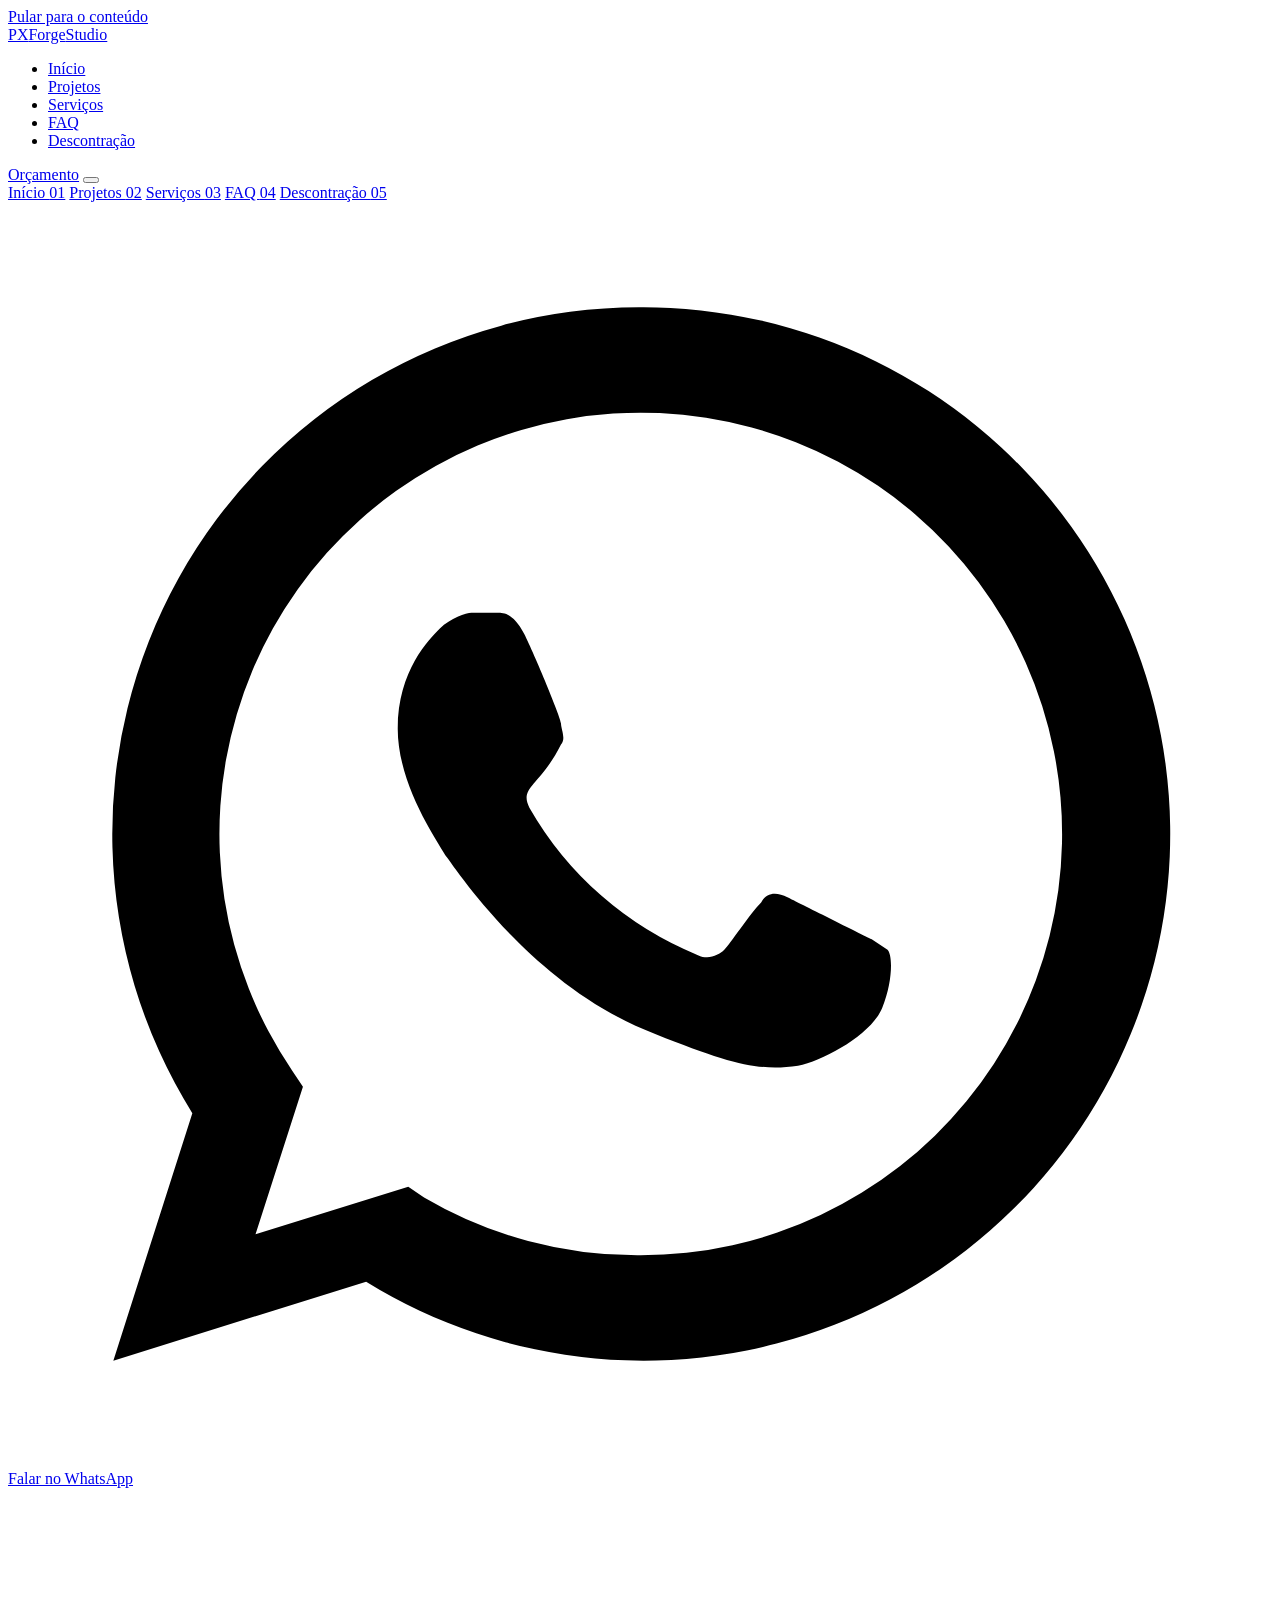
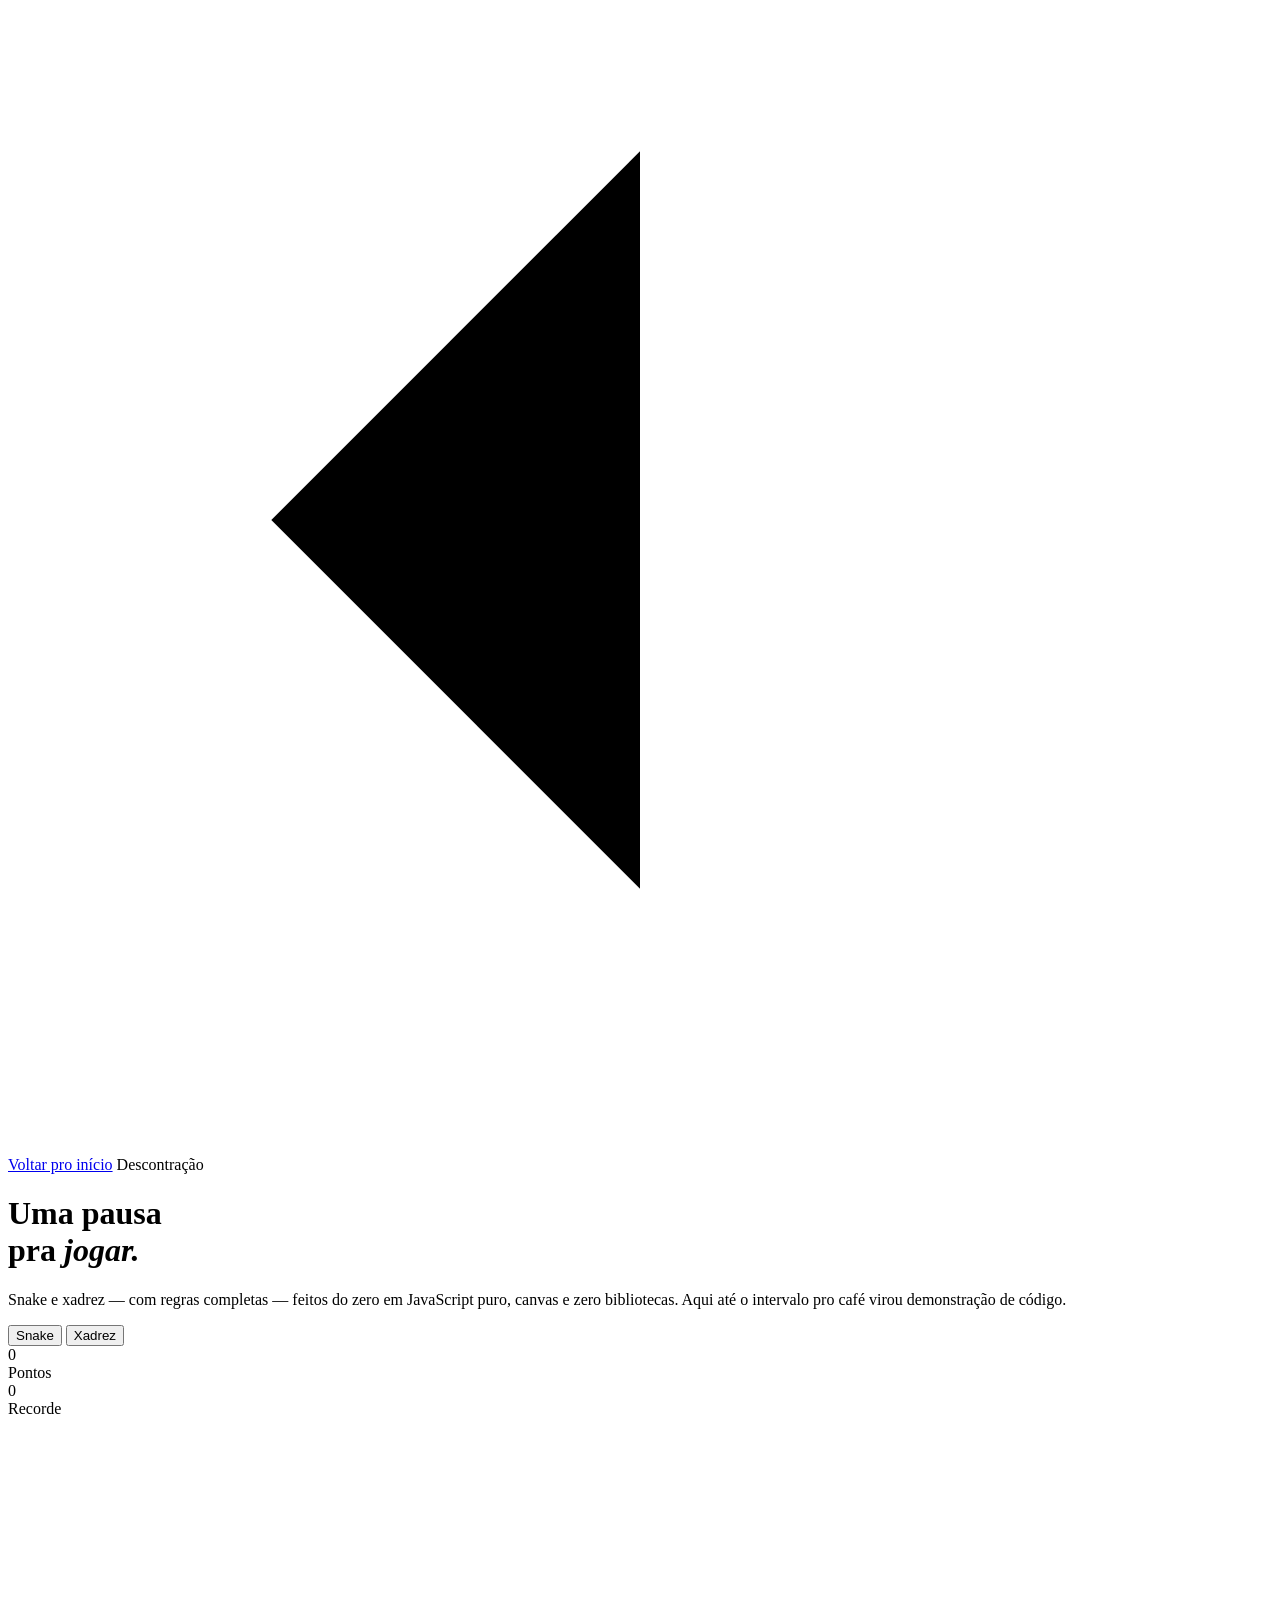
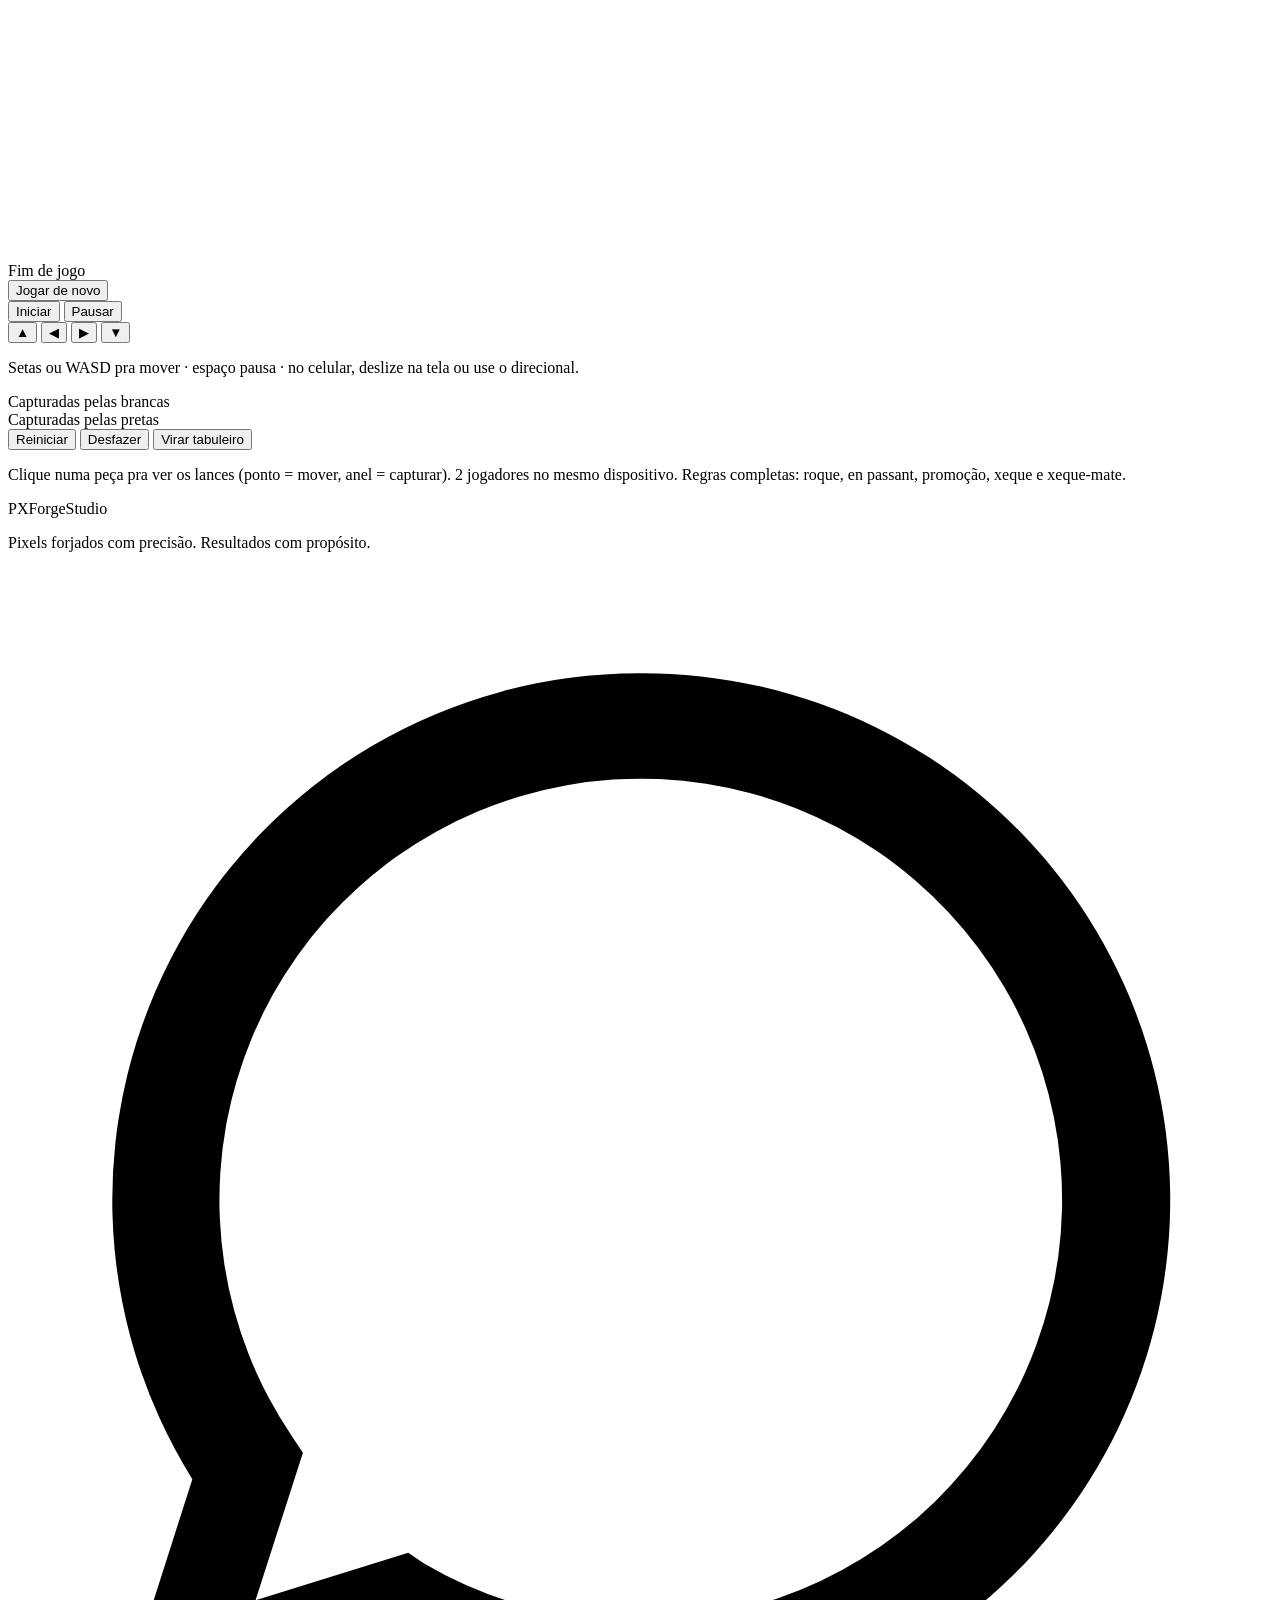
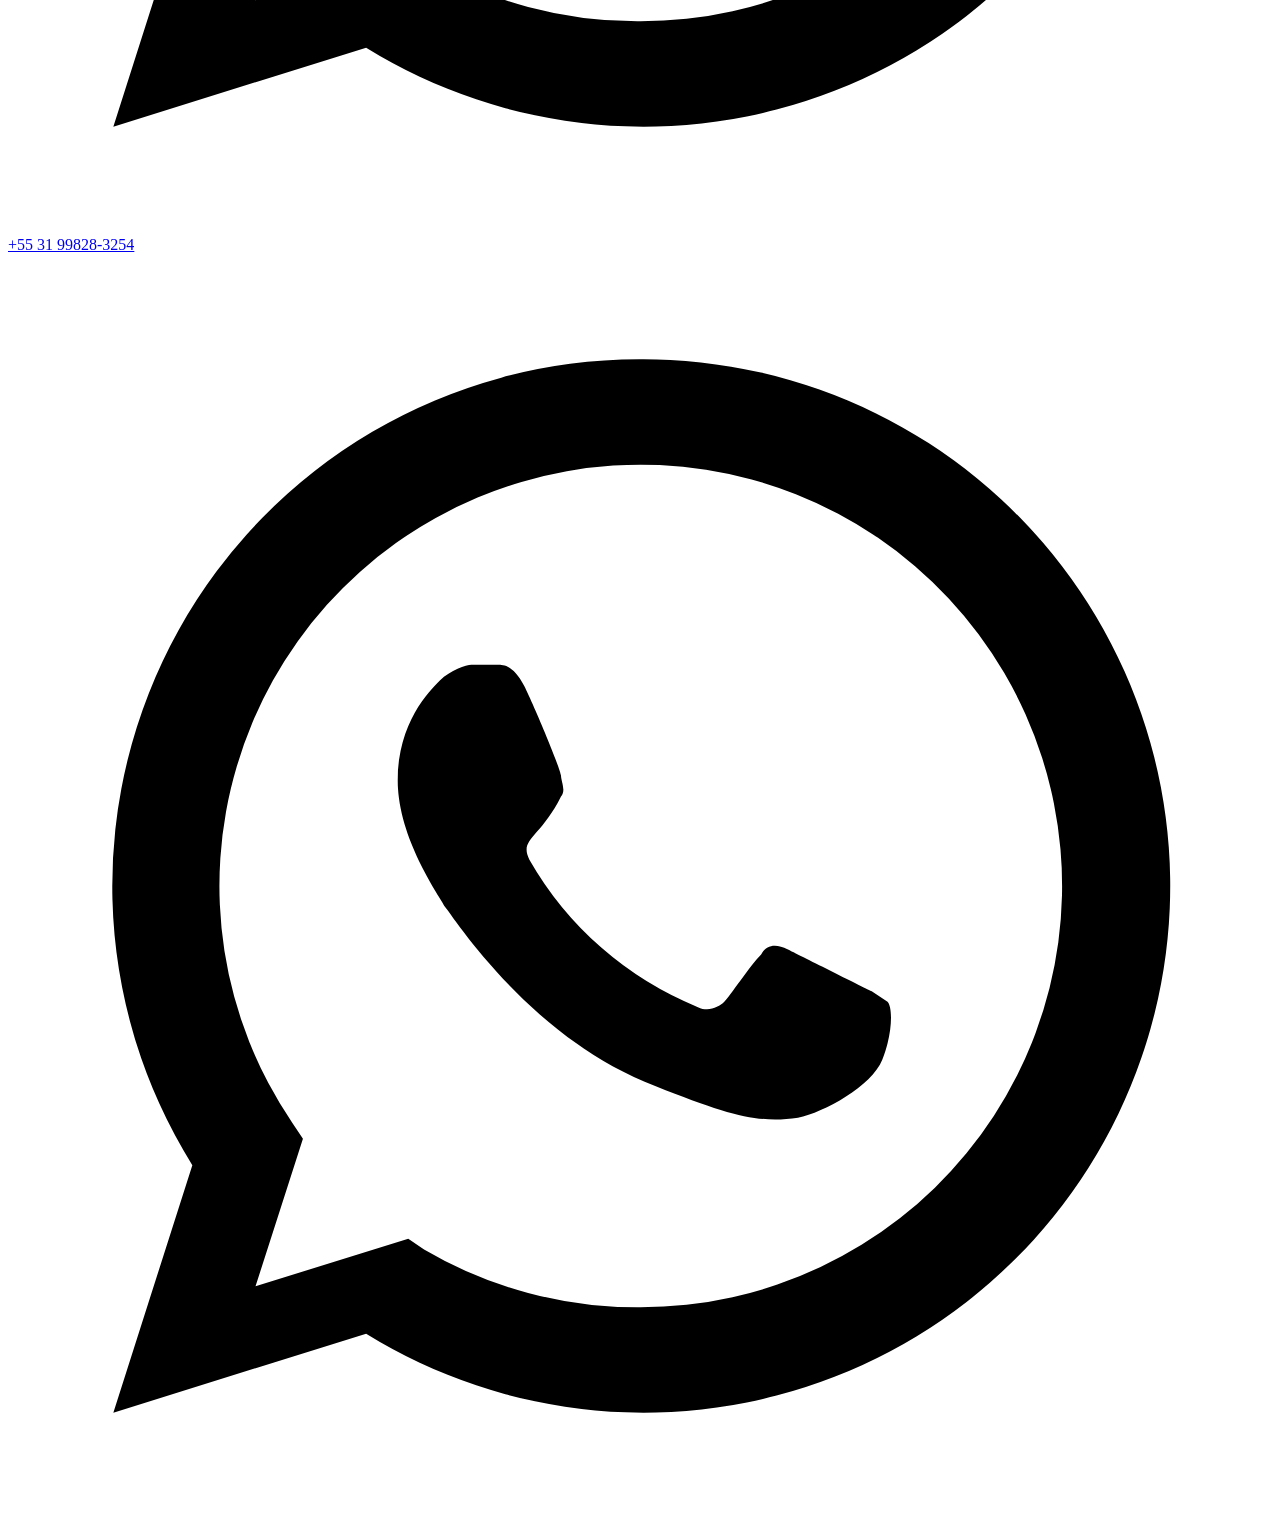
==== descontracao.html @ 83c4c1d7 "Add files via upload" ====
<!DOCTYPE html>
<html lang="pt-BR">
<head>
<meta charset="UTF-8"/>
<meta name="viewport" content="width=device-width, initial-scale=1.0"/>
<title>Descontração — Snake &amp; Xadrez | PXForge Studio</title>
<meta name="description" content="Uma pausa pra jogar: Snake e xadrez (com regras completas), feitos do zero em JavaScript puro pela PXForge Studio. Até a descontração é portfólio."/>
<meta name="robots" content="index, follow, max-image-preview:large"/>
<meta name="theme-color" content="#060808"/>
<meta name="author" content="Eduardo — PXForge Studio"/>
<link rel="canonical" href="https://pxforgestudio.com.br/descontracao.html"/>

<meta property="og:type" content="website"/>
<meta property="og:url" content="https://pxforgestudio.com.br/descontracao.html"/>
<meta property="og:title" content="Descontração — Snake &amp; Xadrez | PXForge Studio"/>
<meta property="og:description" content="Snake e xadrez feitos do zero em JavaScript puro. Uma pausa pra jogar — cortesia da PXForge Studio."/>
<meta property="og:image" content="https://pxforgestudio.com.br/og-image.jpg"/>
<meta property="og:locale" content="pt_BR"/>
<meta name="twitter:card" content="summary_large_image"/>
<meta name="twitter:title" content="Descontração — Snake &amp; Xadrez | PXForge Studio"/>
<meta name="twitter:description" content="Snake e xadrez em JS puro. Uma pausa pra jogar."/>
<meta name="twitter:image" content="https://pxforgestudio.com.br/og-image.jpg"/>

<link rel="icon" href="/favicon.ico" sizes="any"/>
<link rel="icon" type="image/svg+xml" href="/favicon.svg"/>
<link rel="icon" type="image/png" sizes="32x32" href="/favicon-32x32.png"/>
<link rel="icon" type="image/png" sizes="16x16" href="/favicon-16x16.png"/>
<link rel="apple-touch-icon" sizes="180x180" href="/apple-touch-icon.png"/>
<link rel="manifest" href="/site.webmanifest"/>

<link rel="preconnect" href="https://fonts.googleapis.com"/>
<link rel="preconnect" href="https://fonts.gstatic.com" crossorigin/>
<link href="https://fonts.googleapis.com/css2?family=DM+Mono:wght@300;400;500&family=DM+Sans:opsz,wght@9..40,300;9..40,400;9..40,500;9..40,700&family=DM+Serif+Display:ital@0;1&family=Syne:wght@600;700;800&display=swap" rel="stylesheet"/>

<link rel="stylesheet" href="assets/css/px.css"/>
</head>
<body>
<a href="#conteudo" class="skip-link">Pular para o conteúdo</a>
<div id="progress"></div>

<!-- NAV -->
<nav>
  <a href="index.html" class="nav-logo">PX<span class="px">Forge</span><span class="studio">Studio</span></a>
  <ul class="nav-links">
    <li><a href="index.html">Início</a></li>
    <li><a href="index.html#projects">Projetos</a></li>
    <li><a href="index.html#services">Serviços</a></li>
    <li><a href="index.html#faq">FAQ</a></li>
    <li><a href="descontracao.html" class="active">Descontração</a></li>
  </ul>
  <div class="nav-right">
    <a href="https://wa.me/5531998283254" class="nav-cta" target="_blank" rel="noopener">Orçamento</a>
    <button class="menu-toggle" aria-label="Abrir menu" aria-expanded="false">
      <span></span><span></span><span></span>
    </button>
  </div>
</nav>

<!-- MOBILE MENU -->
<div class="mobile-menu">
  <a href="index.html" class="mm-link">Início <span>01</span></a>
  <a href="index.html#projects" class="mm-link">Projetos <span>02</span></a>
  <a href="index.html#services" class="mm-link">Serviços <span>03</span></a>
  <a href="index.html#faq" class="mm-link">FAQ <span>04</span></a>
  <a href="descontracao.html" class="mm-link">Descontração <span>05</span></a>
  <a href="https://wa.me/5531998283254" class="mm-cta" target="_blank" rel="noopener">
    <svg viewBox="0 0 24 24"><path d="M12 2a10 10 0 00-8.5 15.3L2 22l4.8-1.5A10 10 0 1012 2zm0 18a8 8 0 01-4.1-1.1l-.3-.2-2.9.9.9-2.8-.2-.3A8 8 0 1112 20zm4.4-6c-.2-.1-1.4-.7-1.6-.8-.2-.1-.4-.1-.5.1-.2.2-.6.8-.7.9-.1.1-.3.2-.5.1a6.5 6.5 0 01-3.2-2.8c-.2-.4.2-.4.6-1.2.1-.1 0-.3 0-.4 0-.1-.5-1.3-.7-1.7-.2-.4-.4-.4-.5-.4h-.5c-.1 0-.4.1-.6.3-.2.2-.8.8-.8 1.9 0 1.1.8 2.2.9 2.4.1.1 1.6 2.5 4 3.4 1.5.6 2 .7 2.7.6.5-.1 1.4-.6 1.6-1.1.2-.5.2-1 .1-1.1z"/></svg>
    Falar no WhatsApp
  </a>
</div>

<!-- PAGE HERO -->
<header class="page-hero">
  <div class="grid-bg" aria-hidden="true"></div>
  <div class="glow" aria-hidden="true"></div>
  <div class="wrap">
    <a href="index.html" class="back-home"><svg viewBox="0 0 24 24"><line x1="19" y1="12" x2="5" y2="12"/><polyline points="12 19 5 12 12 5"/></svg> Voltar pro início</a>
    <span class="eyebrow">Descontração</span>
    <h1 class="page-h1">Uma pausa<br/>pra <em>jogar.</em></h1>
    <p class="page-sub">Snake e xadrez — com regras completas — feitos do zero em JavaScript puro, canvas e zero bibliotecas. Aqui até o intervalo pro café virou demonstração de código.</p>
  </div>
</header>

<!-- GAMES -->
<main id="conteudo">
<section>
  <div class="wrap">
    <div class="gtabs reveal" role="tablist" aria-label="Escolha o jogo">
      <button class="gtab active" role="tab" aria-selected="true" data-target="panel-snake">Snake</button>
      <button class="gtab" role="tab" aria-selected="false" data-target="panel-chess">Xadrez</button>
    </div>

    <!-- SNAKE -->
    <div class="tab-panel active game-shell" id="panel-snake" role="tabpanel">
      <div class="snake-wrap">
        <div class="snake-hud">
          <div class="hud-item"><div class="hud-num" id="snake-score">0</div><div class="hud-lbl">Pontos</div></div>
          <div class="hud-item"><div class="hud-num" id="snake-high">0</div><div class="hud-lbl">Recorde</div></div>
        </div>
        <div class="snake-stage">
          <canvas id="snake" width="440" height="440" aria-label="Jogo Snake"></canvas>
          <div class="snake-over" id="snake-over">
            <div class="o-title">Fim de jogo</div>
            <div class="o-score" id="snake-over-score"></div>
            <button class="gbtn primary" id="snake-again">Jogar de novo</button>
          </div>
        </div>
        <div class="snake-controls">
          <button class="gbtn primary" id="snake-start">Iniciar</button>
          <button class="gbtn" id="snake-pause">Pausar</button>
        </div>
        <div class="dpad" aria-label="Direcional">
          <button class="du" data-snake-dir="up" aria-label="Cima">&#9650;</button>
          <button class="dl" data-snake-dir="left" aria-label="Esquerda">&#9664;</button>
          <button class="dr" data-snake-dir="right" aria-label="Direita">&#9654;</button>
          <button class="dd" data-snake-dir="down" aria-label="Baixo">&#9660;</button>
        </div>
        <p class="game-note">Setas ou WASD pra mover · espaço pausa · no celular, deslize na tela ou use o direcional.</p>
      </div>
    </div>

    <!-- XADREZ -->
    <div class="tab-panel game-shell" id="panel-chess" role="tabpanel">
      <div class="chess-shell">
        <div class="chess-main">
          <div class="chess-board" id="chess-board" role="grid" aria-label="Tabuleiro de xadrez"></div>
          <div class="promo" id="chess-promo"><div class="promo-box" id="promo-box"></div></div>
        </div>
        <div class="chess-side">
          <div class="chess-status" id="chess-status"></div>
          <div>
            <div class="cap-block">Capturadas pelas brancas</div>
            <div class="cap-row" id="cap-w"></div>
          </div>
          <div>
            <div class="cap-block">Capturadas pelas pretas</div>
            <div class="cap-row" id="cap-b"></div>
          </div>
          <div class="chess-controls">
            <button class="gbtn primary" id="chess-reset">Reiniciar</button>
            <button class="gbtn" id="chess-undo">Desfazer</button>
            <button class="gbtn" id="chess-flip">Virar tabuleiro</button>
          </div>
          <p class="chess-hint">Clique numa peça pra ver os lances (ponto = mover, anel = capturar). 2 jogadores no mesmo dispositivo. Regras completas: roque, en passant, promoção, xeque e xeque-mate.</p>
        </div>
      </div>
    </div>
  </div>
</section>
</main>

<!-- FOOTER -->
<footer>
  <div class="footer-inner">
    <div class="footer-logo">PX<span class="px">Forge</span><span class="studio">Studio</span></div>
    <p class="footer-sig">Pixels forjados com precisão. Resultados com propósito.</p>
    <a href="https://wa.me/5531998283254" class="footer-wpp" target="_blank" rel="noopener">
      <svg viewBox="0 0 24 24"><path d="M12 2a10 10 0 00-8.5 15.3L2 22l4.8-1.5A10 10 0 1012 2zm0 18a8 8 0 01-4.1-1.1l-.3-.2-2.9.9.9-2.8-.2-.3A8 8 0 1112 20z"/></svg>
      +55 31 99828-3254
    </a>
  </div>
</footer>

<a href="https://wa.me/5531998283254" class="float-wpp" target="_blank" rel="noopener" aria-label="Falar no WhatsApp">
  <span class="float-wpp-pulse"></span>
  <svg viewBox="0 0 24 24"><path d="M12 2a10 10 0 00-8.5 15.3L2 22l4.8-1.5A10 10 0 1012 2zm0 18a8 8 0 01-4.1-1.1l-.3-.2-2.9.9.9-2.8-.2-.3A8 8 0 1112 20zm4.4-6c-.2-.1-1.4-.7-1.6-.8-.2-.1-.4-.1-.5.1-.2.2-.6.8-.7.9-.1.1-.3.2-.5.1a6.5 6.5 0 01-3.2-2.8c-.2-.4.2-.4.6-1.2.1-.1 0-.3 0-.4 0-.1-.5-1.3-.7-1.7-.2-.4-.4-.4-.5-.4h-.5c-.1 0-.4.1-.6.3-.2.2-.8.8-.8 1.9 0 1.1.8 2.2.9 2.4.1.1 1.6 2.5 4 3.4 1.5.6 2 .7 2.7.6.5-.1 1.4-.6 1.6-1.1.2-.5.2-1 .1-1.1z"/></svg>
</a>

<script src="assets/js/px.js"></script>
<script src="assets/js/games.js"></script>
</body>
</html>
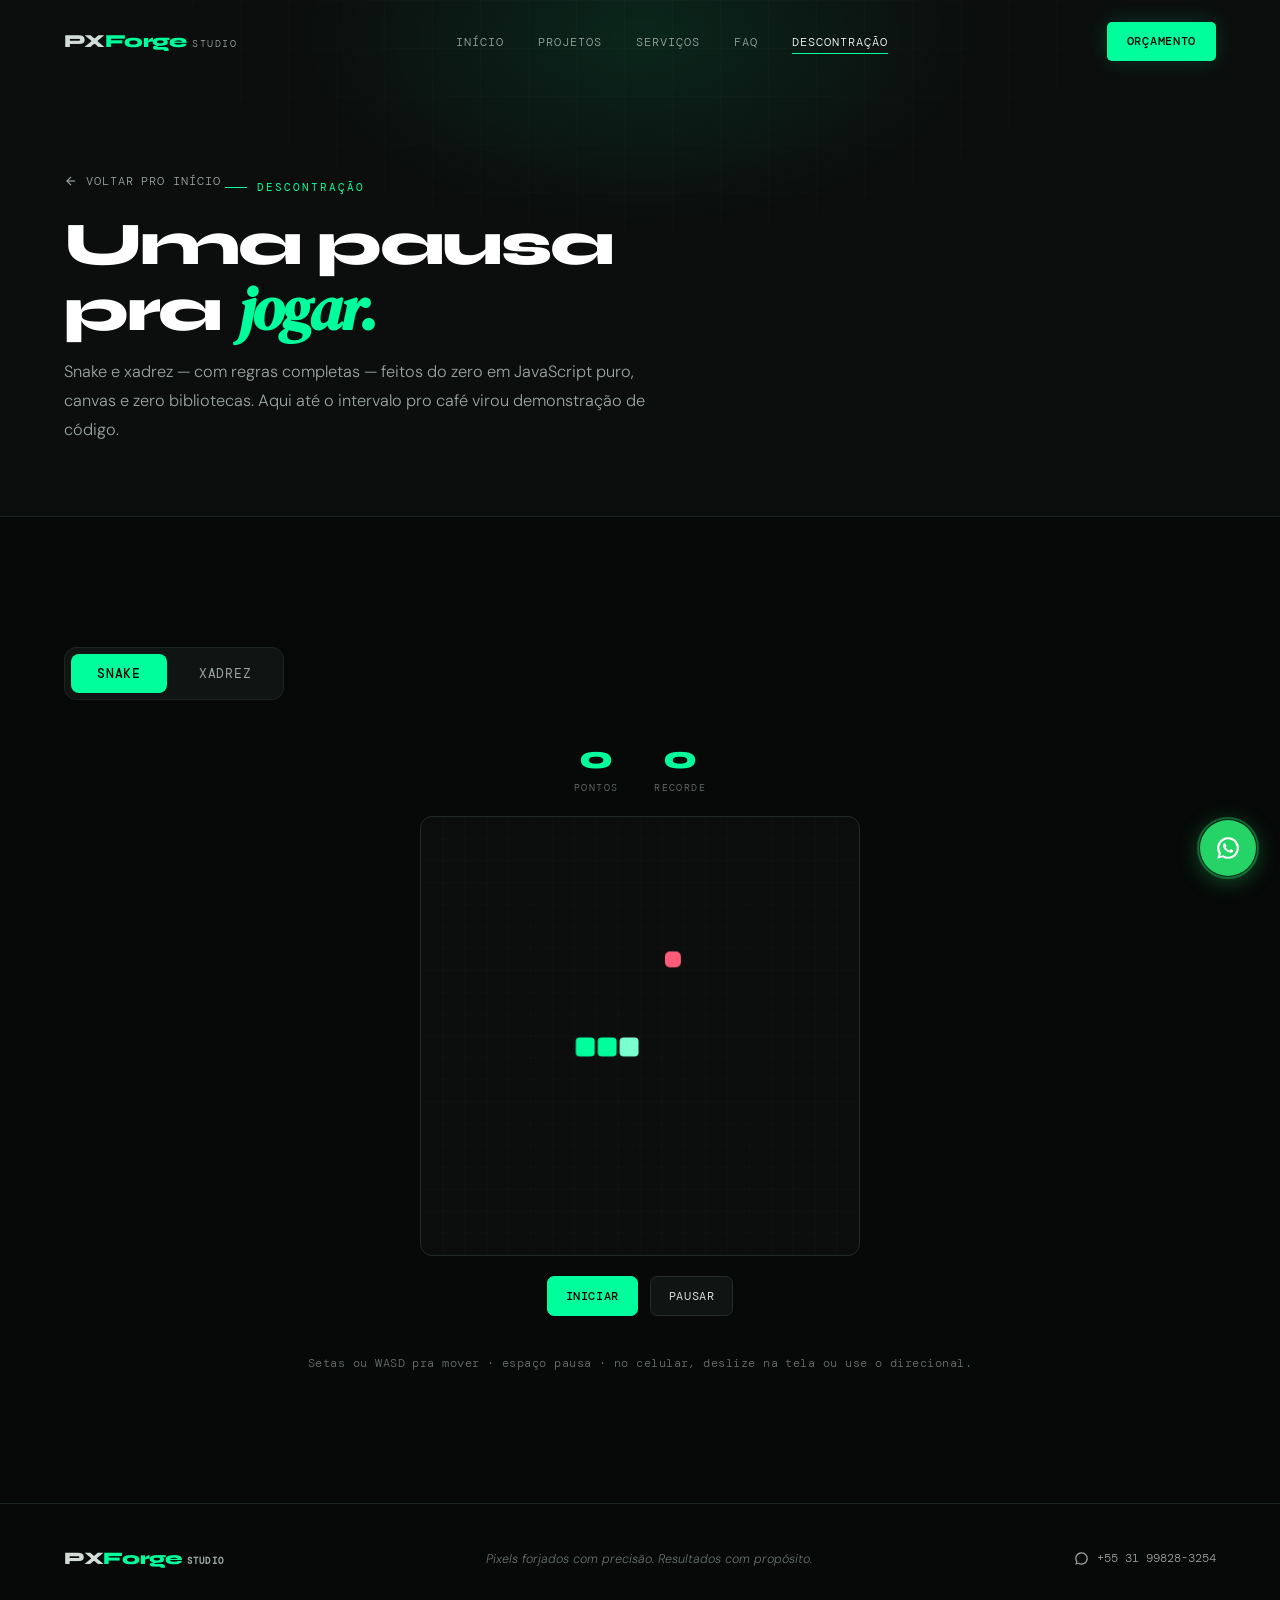
==== commit 4c2c1738: "Add files via upload" ====
--- a/descontracao.html
+++ b/descontracao.html
@@ -32,7 +32,221 @@
 <link rel="preconnect" href="https://fonts.gstatic.com" crossorigin/>
 <link href="https://fonts.googleapis.com/css2?family=DM+Mono:wght@300;400;500&family=DM+Sans:opsz,wght@9..40,300;9..40,400;9..40,500;9..40,700&family=DM+Serif+Display:ital@0;1&family=Syne:wght@600;700;800&display=swap" rel="stylesheet"/>
 
-<link rel="stylesheet" href="assets/css/px.css"/>
+<style>
+/* ═══════════════════════════════════════════════════════════
+   PXForge — Design System (shared)
+   Usado pelas páginas internas (cases, setores, descontração).
+   O index.html mantém seu próprio <style> espelhando estes tokens.
+═══════════════════════════════════════════════════════════ */
+:root{
+  --black:#070908; --off-black:#0B0E0D; --surface:#101513; --elevated:#151B18;
+  --border:#1C2420; --border-2:#232B27;
+  --muted-clr:#3A4440; --subtle:#66726C; --secondary:#9AA6A0; --white:#D2DCD7; --white-pure:#FFFFFF;
+  --green:#00FF9C; --green-soft:#4DFFBC; --green-glow:rgba(0,255,156,.16);
+  --green-dim:rgba(0,255,156,.06); --green-border:rgba(0,255,156,.22);
+  --font-display:'Syne',sans-serif; --font-body:'DM Sans',sans-serif;
+  --font-mono:'DM Mono',monospace; --font-serif:'DM Serif Display',serif;
+  --grid-line:rgba(255,255,255,.02);
+  --maxw:1240px; --radius:10px;
+  --pad-x:clamp(20px,5vw,64px); --pad-y:clamp(72px,11vw,130px);
+}
+*,*::before,*::after{box-sizing:border-box;margin:0;padding:0;}
+html{scroll-behavior:smooth;-webkit-text-size-adjust:100%;}
+body{background:var(--black);color:var(--white);font-family:var(--font-body);font-weight:300;line-height:1.65;overflow-x:hidden;-webkit-font-smoothing:antialiased;text-rendering:optimizeLegibility;-webkit-tap-highlight-color:rgba(0,255,156,.12);}
+img,svg,iframe,canvas{display:block;max-width:100%;}
+::-webkit-scrollbar{width:8px;height:8px;}
+::-webkit-scrollbar-track{background:var(--black);}
+::-webkit-scrollbar-thumb{background:var(--muted-clr);border-radius:999px;}
+::-webkit-scrollbar-thumb:hover{background:var(--subtle);}
+::selection{background:var(--green-dim);color:var(--green);}
+a{color:inherit;}
+:focus-visible{outline:2px solid var(--green);outline-offset:3px;border-radius:3px;}
+
+/* skip link */
+.skip-link{position:absolute;top:-60px;left:0;background:var(--green);color:#060808;padding:10px 20px;font-family:var(--font-mono);font-size:.8rem;font-weight:500;z-index:99999;border-radius:0 0 6px 0;transition:top .2s;text-decoration:none;}
+.skip-link:focus{top:0;}
+
+/* progress */
+#progress{position:fixed;top:0;left:0;height:2px;background:var(--green);z-index:9000;width:0%;box-shadow:0 0 12px var(--green);}
+
+/* nav */
+nav{position:fixed;top:0;left:0;right:0;z-index:600;padding:22px var(--pad-x);display:flex;align-items:center;justify-content:space-between;gap:20px;transition:padding .35s ease,background .35s ease,border-color .35s ease;border-bottom:1px solid transparent;}
+nav.scrolled{padding:14px var(--pad-x);background:rgba(7,9,8,.86);backdrop-filter:blur(20px) saturate(1.3);-webkit-backdrop-filter:blur(20px) saturate(1.3);border-bottom:1px solid var(--border);}
+.nav-logo{font-family:var(--font-display);font-weight:800;font-size:1.15rem;letter-spacing:-.03em;color:var(--white);text-decoration:none;flex-shrink:0;display:inline-flex;align-items:baseline;}
+.nav-logo .px{color:var(--green);}
+.nav-logo .studio{font-family:var(--font-mono);font-weight:300;font-size:.6rem;letter-spacing:.16em;text-transform:uppercase;color:var(--secondary);margin-left:6px;}
+.nav-links{display:flex;gap:34px;list-style:none;}
+.nav-links a{font-family:var(--font-mono);color:var(--secondary);text-decoration:none;font-size:.78rem;letter-spacing:.08em;text-transform:uppercase;transition:color .25s;position:relative;}
+.nav-links a::after{content:'';position:absolute;bottom:-4px;left:0;width:0;height:1px;background:var(--green);transition:width .3s;}
+.nav-links a:hover,.nav-links a.active{color:var(--white-pure);}
+.nav-links a:hover::after,.nav-links a.active::after{width:100%;}
+.nav-right{display:flex;align-items:center;gap:14px;}
+.nav-cta{background:var(--green);color:#060808;padding:10px 20px;border-radius:5px;font-family:var(--font-mono);font-size:.72rem;font-weight:500;text-decoration:none;letter-spacing:.06em;text-transform:uppercase;box-shadow:0 0 22px var(--green-glow);transition:box-shadow .3s,transform .2s;white-space:nowrap;}
+.nav-cta:hover{box-shadow:0 0 40px var(--green-glow);transform:translateY(-1px);}
+.menu-toggle{display:none;background:none;border:1px solid var(--border-2);border-radius:6px;width:42px;height:42px;cursor:pointer;align-items:center;justify-content:center;flex-direction:column;gap:4px;transition:border-color .25s;}
+.menu-toggle:hover{border-color:var(--green-border);}
+.menu-toggle span{display:block;width:18px;height:1.6px;background:var(--white);transition:.3s;border-radius:2px;}
+body.menu-open .menu-toggle span:nth-child(1){transform:translateY(5.6px) rotate(45deg);}
+body.menu-open .menu-toggle span:nth-child(2){opacity:0;}
+body.menu-open .menu-toggle span:nth-child(3){transform:translateY(-5.6px) rotate(-45deg);}
+
+/* mobile menu */
+.mobile-menu{position:fixed;inset:0;z-index:550;background:rgba(7,9,8,.97);backdrop-filter:blur(24px);-webkit-backdrop-filter:blur(24px);display:flex;flex-direction:column;justify-content:center;padding:90px var(--pad-x) 48px;gap:6px;opacity:0;visibility:hidden;transform:translateY(-12px);transition:opacity .35s ease,transform .35s ease,visibility .35s;}
+body.menu-open .mobile-menu{opacity:1;visibility:visible;transform:translateY(0);}
+.mobile-menu a.mm-link{font-family:var(--font-display);font-weight:700;font-size:clamp(1.7rem,8vw,2.4rem);letter-spacing:-.02em;color:var(--white);text-decoration:none;padding:10px 0;border-bottom:1px solid var(--border);display:flex;align-items:center;justify-content:space-between;transition:color .25s,padding-left .25s;}
+.mobile-menu a.mm-link span{font-family:var(--font-mono);font-size:.7rem;color:var(--green);font-weight:400;}
+.mobile-menu a.mm-link:active,.mobile-menu a.mm-link:hover{color:var(--green);padding-left:8px;}
+.mobile-menu .mm-cta{margin-top:28px;background:#25D366;color:#fff;text-align:center;padding:16px;border-radius:6px;font-family:var(--font-display);font-weight:700;text-decoration:none;letter-spacing:.03em;display:flex;align-items:center;justify-content:center;gap:10px;}
+.mobile-menu .mm-cta svg{width:18px;height:18px;fill:#fff;}
+
+/* buttons */
+.btn-primary{background:var(--green);color:#060808;padding:15px 32px;border-radius:6px;font-size:.88rem;font-weight:700;text-decoration:none;letter-spacing:.03em;box-shadow:0 0 26px var(--green-glow);transition:box-shadow .3s,transform .2s;position:relative;overflow:hidden;display:inline-flex;align-items:center;justify-content:center;gap:10px;border:none;cursor:pointer;font-family:var(--font-body);}
+.btn-primary::after{content:'';position:absolute;inset:0;background:linear-gradient(120deg,transparent 30%,rgba(255,255,255,.14) 50%,transparent 70%);transform:translateX(-100%);transition:transform .55s;}
+.btn-primary:hover::after{transform:translateX(100%);}
+.btn-primary:hover{box-shadow:0 0 46px var(--green-glow);transform:translateY(-2px);}
+.btn-ghost{background:transparent;color:var(--white);padding:15px 32px;border-radius:6px;border:1px solid var(--border-2);font-size:.88rem;font-weight:400;text-decoration:none;letter-spacing:.03em;transition:border-color .3s,background .3s,transform .2s;display:inline-flex;align-items:center;justify-content:center;gap:10px;cursor:pointer;font-family:var(--font-body);}
+.btn-ghost:hover{border-color:var(--green-border);background:rgba(255,255,255,.03);transform:translateY(-2px);}
+.btn-wpp{display:inline-flex;align-items:center;gap:12px;background:#25D366;color:#fff;padding:16px 38px;border-radius:6px;font-family:var(--font-display);font-size:.9rem;font-weight:700;text-decoration:none;letter-spacing:.03em;box-shadow:0 0 34px rgba(37,211,102,.24);transition:box-shadow .3s,transform .2s;}
+.btn-wpp:hover{box-shadow:0 0 56px rgba(37,211,102,.36);transform:translateY(-2px);}
+.btn-wpp svg{width:18px;height:18px;fill:#fff;}
+
+/* section base + heading helpers */
+section{padding:var(--pad-y) var(--pad-x);position:relative;}
+.wrap{max-width:var(--maxw);margin:0 auto;}
+.eyebrow{display:inline-flex;align-items:center;gap:10px;margin-bottom:16px;font-family:var(--font-mono);font-size:.7rem;letter-spacing:.18em;text-transform:uppercase;color:var(--green);font-weight:400;}
+.eyebrow::before{content:'';width:22px;height:1px;background:var(--green);}
+.title{font-family:var(--font-display);font-size:clamp(2.1rem,4.4vw,4rem);font-weight:700;letter-spacing:-.04em;line-height:1.06;color:var(--white-pure);}
+.title em{font-style:italic;font-family:var(--font-serif);color:var(--green);}
+.lead{color:var(--secondary);font-size:1rem;line-height:1.8;max-width:460px;}
+.reveal{opacity:0;transform:translateY(34px);transition:opacity .7s ease,transform .7s ease;}
+.reveal.visible{opacity:1;transform:translateY(0);}
+.rd1{transition-delay:.1s;}.rd2{transition-delay:.2s;}.rd3{transition-delay:.3s;}.rd4{transition-delay:.4s;}
+
+/* ═══ SUB-PAGE HERO ═══ */
+.page-hero{position:relative;padding:clamp(120px,18vw,170px) var(--pad-x) clamp(48px,7vw,72px);border-bottom:1px solid var(--border);background:var(--off-black);overflow:hidden;}
+.page-hero .grid-bg{position:absolute;inset:0;background-image:linear-gradient(var(--grid-line) 1px,transparent 1px),linear-gradient(90deg,var(--grid-line) 1px,transparent 1px);background-size:48px 48px;mask-image:radial-gradient(ellipse 70% 90% at 50% 0%,#000,transparent);-webkit-mask-image:radial-gradient(ellipse 70% 90% at 50% 0%,#000,transparent);}
+.page-hero .glow{position:absolute;top:-30%;left:50%;transform:translateX(-50%);width:min(680px,90vw);height:380px;background:radial-gradient(ellipse,rgba(0,255,156,.10),transparent 70%);pointer-events:none;}
+.page-hero .wrap{position:relative;z-index:2;}
+.page-h1{font-family:var(--font-display);font-size:clamp(2.2rem,5vw,3.8rem);font-weight:800;letter-spacing:-.04em;line-height:1.05;color:var(--white-pure);margin-bottom:16px;}
+.page-h1 em{font-style:italic;font-family:var(--font-serif);color:var(--green);}
+.page-sub{color:var(--secondary);font-size:1.02rem;line-height:1.75;max-width:620px;}
+.back-home{display:inline-flex;align-items:center;gap:8px;font-family:var(--font-mono);font-size:.72rem;letter-spacing:.08em;text-transform:uppercase;color:var(--secondary);text-decoration:none;margin-bottom:22px;transition:color .25s,gap .25s;}
+.back-home:hover{color:var(--green);gap:12px;}
+.back-home svg{width:14px;height:14px;stroke:currentColor;fill:none;stroke-width:2;}
+
+/* ═══ TECH CHIPS (cases) ═══ */
+.chips{display:flex;flex-wrap:wrap;gap:10px;}
+.chip{font-family:var(--font-mono);font-size:.72rem;letter-spacing:.04em;color:var(--green-soft);background:var(--surface);border:1px solid var(--green-border);padding:7px 14px;border-radius:999px;}
+.chip.neutral{color:var(--secondary);border-color:var(--border-2);}
+
+/* ═══ GAME TABS ═══ */
+.gtabs{display:inline-flex;gap:6px;background:var(--surface);border:1px solid var(--border);border-radius:12px;padding:6px;}
+.gtab{padding:11px 26px;border-radius:8px;font-family:var(--font-mono);font-size:.8rem;letter-spacing:.06em;text-transform:uppercase;cursor:pointer;background:none;border:none;color:var(--secondary);transition:background .25s,color .25s;display:inline-flex;align-items:center;gap:8px;}
+.gtab:hover{color:var(--white-pure);}
+.gtab.active{background:var(--green);color:#060808;font-weight:500;}
+.tab-panel{display:none;}
+.tab-panel.active{display:block;animation:gpop .4s ease;}
+@keyframes gpop{from{opacity:0;transform:translateY(10px);}to{opacity:1;transform:none;}}
+
+/* ═══ GAME SHELL ═══ */
+.game-shell{margin-top:42px;}
+.gbtn{font-family:var(--font-mono);font-size:.76rem;letter-spacing:.05em;text-transform:uppercase;color:var(--white);background:var(--surface);border:1px solid var(--border-2);border-radius:7px;padding:11px 18px;cursor:pointer;transition:border-color .25s,background .25s,color .25s;display:inline-flex;align-items:center;gap:8px;}
+.gbtn:hover{border-color:var(--green-border);color:var(--green);}
+.gbtn.primary{background:var(--green);color:#060808;border-color:var(--green);font-weight:500;}
+.gbtn.primary:hover{box-shadow:0 0 26px var(--green-glow);color:#060808;}
+.game-note{font-family:var(--font-mono);font-size:.72rem;color:var(--subtle);letter-spacing:.04em;margin-top:18px;}
+
+/* ── Snake ── */
+.snake-wrap{display:flex;flex-direction:column;align-items:center;gap:20px;}
+.snake-hud{display:flex;gap:36px;align-items:flex-end;}
+.snake-hud .hud-item{text-align:center;}
+.snake-hud .hud-num{font-family:var(--font-display);font-size:2rem;font-weight:800;color:var(--green);line-height:1;}
+.snake-hud .hud-lbl{font-family:var(--font-mono);font-size:.62rem;letter-spacing:.14em;text-transform:uppercase;color:var(--subtle);margin-top:6px;}
+.snake-stage{position:relative;width:min(86vw,440px);}
+#snake{background:#0B0E0D;border:1px solid var(--border-2);border-radius:12px;width:100%;height:auto;aspect-ratio:1;touch-action:none;}
+.snake-over{position:absolute;inset:0;display:flex;flex-direction:column;align-items:center;justify-content:center;gap:14px;background:rgba(7,9,8,.82);backdrop-filter:blur(4px);border-radius:12px;opacity:0;visibility:hidden;transition:opacity .3s,visibility .3s;text-align:center;padding:20px;}
+.snake-over.show{opacity:1;visibility:visible;}
+.snake-over .o-title{font-family:var(--font-display);font-size:1.5rem;font-weight:800;color:var(--white-pure);}
+.snake-over .o-score{font-family:var(--font-mono);font-size:.84rem;color:var(--secondary);}
+.snake-controls{display:flex;gap:12px;flex-wrap:wrap;justify-content:center;}
+.dpad{display:none;grid-template-columns:repeat(3,52px);grid-template-rows:repeat(3,52px);gap:8px;}
+.dpad button{background:var(--surface);border:1px solid var(--border-2);border-radius:9px;color:var(--green);font-size:1.2rem;cursor:pointer;display:flex;align-items:center;justify-content:center;}
+.dpad button:active{background:var(--elevated);}
+.dpad .du{grid-area:1/2;}.dpad .dl{grid-area:2/1;}.dpad .dr{grid-area:2/3;}.dpad .dd{grid-area:3/2;}
+
+/* ── Chess ── */
+.chess-shell{display:flex;gap:30px;flex-wrap:wrap;align-items:flex-start;}
+.chess-main{position:relative;width:min(86vw,460px);}
+.chess-board{display:grid;grid-template-columns:repeat(8,1fr);grid-template-rows:repeat(8,1fr);width:100%;aspect-ratio:1;border:1px solid var(--border-2);border-radius:8px;overflow:hidden;}
+.sq{display:flex;align-items:center;justify-content:center;position:relative;cursor:pointer;user-select:none;font-size:clamp(22px,5.6vw,36px);line-height:1;}
+.sq.light{background:#B9C6BF;}
+.sq.dark{background:#566460;}
+.sq .pc{position:relative;z-index:2;pointer-events:none;}
+.sq .pc.w{color:#FCFEFD;text-shadow:0 1px 1px rgba(0,0,0,.5),0 0 1px rgba(0,0,0,.35);}
+.sq .pc.b{color:#0B0E0C;text-shadow:0 0 1px rgba(255,255,255,.55),0 1px 1px rgba(0,0,0,.4);}
+.sq.last{background-image:linear-gradient(rgba(0,255,156,.18),rgba(0,255,156,.18));}
+.sq.sel{box-shadow:inset 0 0 0 3px var(--green);}
+.sq.check{box-shadow:inset 0 0 0 3px #ff5a5a,inset 0 0 18px rgba(255,90,90,.45);}
+.sq.move::after{content:'';position:absolute;width:30%;height:30%;border-radius:50%;background:rgba(0,255,156,.55);z-index:1;}
+.sq.cap::after{content:'';position:absolute;inset:7%;border:3px solid rgba(0,255,156,.65);border-radius:50%;z-index:1;}
+.chess-side{flex:1;min-width:220px;display:flex;flex-direction:column;gap:18px;}
+.chess-status{font-family:var(--font-display);font-weight:700;font-size:1.15rem;color:var(--white-pure);display:flex;align-items:center;gap:10px;min-height:28px;}
+.chess-status .turn-dot{width:13px;height:13px;border-radius:50%;border:2px solid var(--green);}
+.chess-status .turn-dot.b{background:#0B0E0C;}
+.chess-status .turn-dot.w{background:#FCFEFD;}
+.chess-status.warn{color:#ff7a7a;}
+.chess-status.win{color:var(--green);}
+.cap-block{font-family:var(--font-mono);font-size:.66rem;letter-spacing:.1em;text-transform:uppercase;color:var(--subtle);}
+.cap-row{display:flex;flex-wrap:wrap;gap:1px;font-size:22px;min-height:28px;margin-top:6px;line-height:1;}
+.cap-row .w{color:#FCFEFD;text-shadow:0 0 1px rgba(0,0,0,.4);}
+.cap-row .b{color:#0B0E0C;text-shadow:0 0 1px rgba(255,255,255,.5);}
+.chess-controls{display:flex;gap:10px;flex-wrap:wrap;}
+.chess-hint{font-family:var(--font-mono);font-size:.72rem;color:var(--subtle);line-height:1.7;}
+.promo{position:absolute;inset:0;display:none;align-items:center;justify-content:center;background:rgba(7,9,8,.72);backdrop-filter:blur(4px);z-index:10;border-radius:8px;}
+.promo.show{display:flex;}
+.promo-box{background:var(--surface);border:1px solid var(--green-border);border-radius:12px;padding:14px;display:flex;gap:8px;}
+.promo-box button{width:56px;height:56px;font-size:32px;line-height:1;background:var(--elevated);border:1px solid var(--border-2);border-radius:8px;cursor:pointer;color:#FCFEFD;transition:border-color .2s,background .2s;}
+.promo-box button:hover{border-color:var(--green);background:var(--surface);}
+
+/* ═══ FOOTER ═══ */
+footer{background:var(--black);border-top:1px solid var(--border);padding:40px var(--pad-x);}
+.footer-inner{max-width:var(--maxw);margin:0 auto;display:flex;align-items:center;justify-content:space-between;gap:24px;flex-wrap:wrap;}
+.footer-logo{font-family:var(--font-display);font-weight:800;font-size:1.1rem;letter-spacing:-.02em;color:var(--white);}
+.footer-logo .px{color:var(--green);}
+.footer-logo .studio{font-family:var(--font-mono);font-size:.56rem;letter-spacing:.14em;text-transform:uppercase;color:var(--secondary);margin-left:5px;}
+.footer-sig{font-size:.78rem;color:var(--subtle);font-style:italic;text-align:center;flex:1;min-width:220px;}
+.footer-wpp{display:flex;align-items:center;gap:8px;color:var(--secondary);text-decoration:none;font-family:var(--font-mono);font-size:.74rem;transition:color .3s;}
+.footer-wpp:hover{color:#25D366;}
+.footer-wpp svg{width:15px;height:15px;fill:currentColor;}
+
+/* floating wpp */
+.float-wpp{position:fixed;bottom:24px;right:24px;z-index:700;width:56px;height:56px;background:#25D366;border-radius:50%;display:flex;align-items:center;justify-content:center;box-shadow:0 4px 22px rgba(37,211,102,.4);transition:transform .25s,box-shadow .25s;text-decoration:none;}
+.float-wpp:hover{transform:scale(1.08);box-shadow:0 6px 34px rgba(37,211,102,.55);}
+.float-wpp svg{width:26px;height:26px;fill:#fff;}
+.float-wpp-pulse{position:absolute;inset:-3px;border-radius:50%;border:2px solid rgba(37,211,102,.4);animation:wpp-pulse 2.6s ease-out infinite;}
+@keyframes wpp-pulse{0%{transform:scale(1);opacity:.7;}100%{transform:scale(1.6);opacity:0;}}
+
+/* ═══ RESPONSIVE ═══ */
+@media(max-width:1024px){
+  .nav-links{display:none;}
+  .menu-toggle{display:flex;}
+}
+@media(max-width:760px){
+  .nav-cta{display:none;}
+  .chess-shell{flex-direction:column;}
+  .gtab{padding:11px 20px;}
+}
+@media(max-width:560px){
+  .dpad{display:grid;}
+}
+
+/* reduced motion */
+@media (prefers-reduced-motion: reduce){
+  *,*::before,*::after{animation-duration:.001ms!important;animation-iteration-count:1!important;transition-duration:.001ms!important;scroll-behavior:auto!important;}
+  .reveal{opacity:1!important;transform:none!important;}
+}
+
+</style>
 </head>
 <body>
 <a href="#conteudo" class="skip-link">Pular para o conteúdo</a>
@@ -166,7 +380,479 @@
   <svg viewBox="0 0 24 24"><path d="M12 2a10 10 0 00-8.5 15.3L2 22l4.8-1.5A10 10 0 1012 2zm0 18a8 8 0 01-4.1-1.1l-.3-.2-2.9.9.9-2.8-.2-.3A8 8 0 1112 20zm4.4-6c-.2-.1-1.4-.7-1.6-.8-.2-.1-.4-.1-.5.1-.2.2-.6.8-.7.9-.1.1-.3.2-.5.1a6.5 6.5 0 01-3.2-2.8c-.2-.4.2-.4.6-1.2.1-.1 0-.3 0-.4 0-.1-.5-1.3-.7-1.7-.2-.4-.4-.4-.5-.4h-.5c-.1 0-.4.1-.6.3-.2.2-.8.8-.8 1.9 0 1.1.8 2.2.9 2.4.1.1 1.6 2.5 4 3.4 1.5.6 2 .7 2.7.6.5-.1 1.4-.6 1.6-1.1.2-.5.2-1 .1-1.1z"/></svg>
 </a>
 
-<script src="assets/js/px.js"></script>
-<script src="assets/js/games.js"></script>
+<script>
+/* ===== px.js (compartilhado, embutido) ===== */
+/* PXForge — shared page behavior (nav, mobile menu, reveal, progress) */
+(function(){
+  "use strict";
+  var doc = document, body = doc.body;
+
+  // progress bar
+  var bar = doc.getElementById('progress');
+  // nav scrolled state
+  var nav = doc.querySelector('nav');
+  function onScroll(){
+    var y = window.scrollY || window.pageYOffset;
+    if(nav) nav.classList.toggle('scrolled', y > 30);
+    if(bar){
+      var h = doc.documentElement.scrollHeight - window.innerHeight;
+      bar.style.width = (h > 0 ? (y / h) * 100 : 0) + '%';
+    }
+  }
+  window.addEventListener('scroll', onScroll, {passive:true});
+  onScroll();
+
+  // mobile menu
+  var toggle = doc.querySelector('.menu-toggle');
+  var menu = doc.querySelector('.mobile-menu');
+  function closeMenu(){ body.classList.remove('menu-open'); if(toggle) toggle.setAttribute('aria-expanded','false'); }
+  function openMenu(){ body.classList.add('menu-open'); if(toggle) toggle.setAttribute('aria-expanded','true'); }
+  if(toggle){
+    toggle.addEventListener('click', function(){
+      body.classList.contains('menu-open') ? closeMenu() : openMenu();
+    });
+  }
+  if(menu){
+    menu.querySelectorAll('a').forEach(function(a){ a.addEventListener('click', closeMenu); });
+  }
+  doc.addEventListener('keydown', function(e){ if(e.key === 'Escape') closeMenu(); });
+
+  // scroll reveal
+  var revealEls = doc.querySelectorAll('.reveal');
+  if('IntersectionObserver' in window && revealEls.length){
+    var io = new IntersectionObserver(function(entries){
+      entries.forEach(function(en){
+        if(en.isIntersecting){ en.target.classList.add('visible'); io.unobserve(en.target); }
+      });
+    }, {threshold:0.12, rootMargin:'0px 0px -8% 0px'});
+    revealEls.forEach(function(el){ io.observe(el); });
+  } else {
+    revealEls.forEach(function(el){ el.classList.add('visible'); });
+  }
+})();
+
+/* ===== games.js (Snake + Xadrez, embutido) ===== */
+/* ═══════════════════════════════════════════════════════════
+   PXForge — Descontração: Snake + Xadrez (vanilla JS, sem libs)
+═══════════════════════════════════════════════════════════ */
+(function(){
+"use strict";
+
+/* ───────────────────── TABS ───────────────────── */
+var tabs = document.querySelectorAll('.gtab');
+var panels = document.querySelectorAll('.tab-panel');
+var snakeStarted = false;
+tabs.forEach(function(t){
+  t.addEventListener('click', function(){
+    tabs.forEach(function(x){ x.classList.remove('active'); x.setAttribute('aria-selected','false'); });
+    panels.forEach(function(p){ p.classList.remove('active'); });
+    t.classList.add('active'); t.setAttribute('aria-selected','true');
+    var panel = document.getElementById(t.dataset.target);
+    if(panel) panel.classList.add('active');
+    if(t.dataset.target === 'panel-snake'){ Snake.draw(); }
+    else { Snake.pause(); }
+  });
+});
+
+/* ═════════════════════════ SNAKE ═════════════════════════ */
+var Snake = (function(){
+  var canvas = document.getElementById('snake');
+  if(!canvas) return { draw:function(){}, pause:function(){} };
+  var ctx = canvas.getContext('2d');
+  var DPR = Math.min(window.devicePixelRatio || 1, 2);
+  var SIZE = 440, N = 20, cell = SIZE / N;
+  canvas.width = SIZE * DPR; canvas.height = SIZE * DPR;
+  ctx.scale(DPR, DPR);
+
+  var snake, dir, nextDir, food, score, running, timer, speed;
+  var high = readHigh();
+  var scoreEl = document.getElementById('snake-score');
+  var highEl  = document.getElementById('snake-high');
+  var overEl  = document.getElementById('snake-over');
+  var overScoreEl = document.getElementById('snake-over-score');
+  var startBtn = document.getElementById('snake-start');
+  if(highEl) highEl.textContent = high;
+
+  function readHigh(){ try{ return parseInt(localStorage.getItem('px_snake_high')||'0',10)||0; }catch(e){ return 0; } }
+  function writeHigh(v){ try{ localStorage.setItem('px_snake_high', String(v)); }catch(e){} }
+
+  function reset(){
+    snake = [{x:9,y:10},{x:8,y:10},{x:7,y:10}];
+    dir = {x:1,y:0}; nextDir = {x:1,y:0};
+    score = 0; speed = 130;
+    placeFood();
+    if(scoreEl) scoreEl.textContent = 0;
+    if(overEl) overEl.classList.remove('show');
+  }
+  function placeFood(){
+    do { food = {x:(Math.random()*N)|0, y:(Math.random()*N)|0}; }
+    while(snake.some(function(s){ return s.x===food.x && s.y===food.y; }));
+  }
+  function setDir(nx,ny){
+    if(nx === -dir.x && ny === -dir.y) return; // no reverse
+    nextDir = {x:nx,y:ny};
+  }
+  function step(){
+    dir = nextDir;
+    var head = {x: snake[0].x + dir.x, y: snake[0].y + dir.y};
+    // wall or self collision
+    if(head.x<0||head.x>=N||head.y<0||head.y>=N ||
+       snake.some(function(s){ return s.x===head.x && s.y===head.y; })){
+      return gameOver();
+    }
+    snake.unshift(head);
+    if(head.x===food.x && head.y===food.y){
+      score++; if(scoreEl) scoreEl.textContent = score;
+      placeFood();
+      if(speed > 60 && score % 3 === 0){ speed -= 6; schedule(); } // ramp up
+    } else {
+      snake.pop();
+    }
+    draw();
+  }
+  function schedule(){ clearInterval(timer); if(running) timer = setInterval(step, speed); }
+  function draw(){
+    ctx.clearRect(0,0,SIZE,SIZE);
+    // subtle grid
+    ctx.strokeStyle = 'rgba(255,255,255,0.025)'; ctx.lineWidth = 1;
+    for(var i=1;i<N;i++){
+      ctx.beginPath(); ctx.moveTo(i*cell,0); ctx.lineTo(i*cell,SIZE); ctx.stroke();
+      ctx.beginPath(); ctx.moveTo(0,i*cell); ctx.lineTo(SIZE,i*cell); ctx.stroke();
+    }
+    // food
+    ctx.fillStyle = '#FF5C7A';
+    roundRect(food.x*cell+3, food.y*cell+3, cell-6, cell-6, 5); ctx.fill();
+    // snake
+    if(snake){
+      for(var j=snake.length-1;j>=0;j--){
+        ctx.fillStyle = j===0 ? '#7CFFD0' : '#00FF9C';
+        roundRect(snake[j].x*cell+1.5, snake[j].y*cell+1.5, cell-3, cell-3, 4); ctx.fill();
+      }
+    }
+  }
+  function roundRect(x,y,w,h,r){
+    ctx.beginPath();
+    ctx.moveTo(x+r,y);
+    ctx.arcTo(x+w,y,x+w,y+h,r);
+    ctx.arcTo(x+w,y+h,x,y+h,r);
+    ctx.arcTo(x,y+h,x,y,r);
+    ctx.arcTo(x,y,x+w,y,r);
+    ctx.closePath();
+  }
+  function start(){
+    reset(); running = true; schedule();
+    if(startBtn) startBtn.textContent = 'Reiniciar';
+  }
+  function pause(){ running = false; clearInterval(timer); }
+  function gameOver(){
+    pause();
+    if(score > high){ high = score; writeHigh(high); if(highEl) highEl.textContent = high; }
+    if(overScoreEl) overScoreEl.textContent = 'Pontuação: ' + score + (score>=high&&score>0 ? ' · novo recorde!' : '');
+    if(overEl) overEl.classList.add('show');
+    if(startBtn) startBtn.textContent = 'Jogar de novo';
+  }
+
+  // keyboard
+  document.addEventListener('keydown', function(e){
+    var p = document.getElementById('panel-snake');
+    if(!p || !p.classList.contains('active')) return;
+    var k = e.key.toLowerCase();
+    if(['arrowup','w','arrowdown','s','arrowleft','a','arrowright','d',' '].indexOf(k) !== -1) e.preventDefault();
+    if(k==='arrowup'||k==='w') setDir(0,-1);
+    else if(k==='arrowdown'||k==='s') setDir(0,1);
+    else if(k==='arrowleft'||k==='a') setDir(-1,0);
+    else if(k==='arrowright'||k==='d') setDir(1,0);
+    else if(k===' '){ running ? pause() : (snake ? (running=true,schedule()) : start()); }
+  });
+  // swipe
+  var tsx=0,tsy=0;
+  canvas.addEventListener('touchstart', function(e){ var t=e.touches[0]; tsx=t.clientX; tsy=t.clientY; }, {passive:true});
+  canvas.addEventListener('touchmove', function(e){ e.preventDefault(); }, {passive:false});
+  canvas.addEventListener('touchend', function(e){
+    var t=e.changedTouches[0]; var dx=t.clientX-tsx, dy=t.clientY-tsy;
+    if(Math.abs(dx)<18 && Math.abs(dy)<18) return;
+    if(Math.abs(dx)>Math.abs(dy)) setDir(dx>0?1:-1,0); else setDir(0,dy>0?1:-1);
+  }, {passive:true});
+  // dpad
+  document.querySelectorAll('[data-snake-dir]').forEach(function(b){
+    b.addEventListener('click', function(){
+      var d=b.dataset.snakeDir;
+      if(d==='up')setDir(0,-1); else if(d==='down')setDir(0,1);
+      else if(d==='left')setDir(-1,0); else setDir(1,0);
+      if(!running && snake){ running=true; schedule(); }
+    });
+  });
+  if(startBtn) startBtn.addEventListener('click', start);
+  var pauseBtn = document.getElementById('snake-pause');
+  if(pauseBtn) pauseBtn.addEventListener('click', function(){
+    if(!snake){ start(); return; }
+    running ? pause() : (running=true, schedule());
+    pauseBtn.textContent = running ? 'Pausar' : 'Continuar';
+  });
+  var againBtn = document.getElementById('snake-again');
+  if(againBtn) againBtn.addEventListener('click', start);
+
+  reset(); draw();
+  return { draw:draw, pause:pause, start:start };
+})();
+
+/* ═════════════════════════ XADREZ ═════════════════════════ */
+/* engine (validado via perft: 20/400/8902/197281, kiwipete, en passant) */
+var Engine = (function(){
+  function initialState(){
+    var back=['r','n','b','q','k','b','n','r'];
+    var board=Array.from({length:8},function(){return Array(8).fill('');});
+    for(var c=0;c<8;c++){ board[0][c]='b'+back[c]; board[1][c]='bp'; board[6][c]='wp'; board[7][c]='w'+back[c]; }
+    return { board:board, turn:'w', castle:{wK:true,wQ:true,bK:true,bQ:true}, ep:null };
+  }
+  function clone(s){ return { board:s.board.map(function(r){return r.slice();}), turn:s.turn, castle:{wK:s.castle.wK,wQ:s.castle.wQ,bK:s.castle.bK,bQ:s.castle.bQ}, ep:s.ep?[s.ep[0],s.ep[1]]:null }; }
+  var inside=function(r,c){return r>=0&&r<8&&c>=0&&c<8;};
+  var enemy=function(col){return col==='w'?'b':'w';};
+  function colorAt(s,r,c){var p=s.board[r][c];return p?p[0]:'';}
+  function typeAt(s,r,c){var p=s.board[r][c];return p?p[1]:'';}
+  var KN=[[-2,-1],[-2,1],[-1,-2],[-1,2],[1,-2],[1,2],[2,-1],[2,1]];
+  var KG=[[-1,-1],[-1,0],[-1,1],[0,-1],[0,1],[1,-1],[1,0],[1,1]];
+  var DIR_R=[[-1,0],[1,0],[0,-1],[0,1]], DIR_B=[[-1,-1],[-1,1],[1,-1],[1,1]];
+  function isAttacked(s,r,c,by){
+    if(by==='w'){ if(inside(r+1,c-1)&&s.board[r+1][c-1]==='wp')return true; if(inside(r+1,c+1)&&s.board[r+1][c+1]==='wp')return true; }
+    else { if(inside(r-1,c-1)&&s.board[r-1][c-1]==='bp')return true; if(inside(r-1,c+1)&&s.board[r-1][c+1]==='bp')return true; }
+    var i,rr,cc;
+    for(i=0;i<KN.length;i++){ rr=r+KN[i][0]; cc=c+KN[i][1]; if(inside(rr,cc)&&s.board[rr][cc]===by+'n')return true; }
+    for(i=0;i<KG.length;i++){ rr=r+KG[i][0]; cc=c+KG[i][1]; if(inside(rr,cc)&&s.board[rr][cc]===by+'k')return true; }
+    for(i=0;i<DIR_R.length;i++){ rr=r+DIR_R[i][0]; cc=c+DIR_R[i][1]; while(inside(rr,cc)){var p=s.board[rr][cc]; if(p){ if(p[0]===by&&(p[1]==='r'||p[1]==='q'))return true; break; } rr+=DIR_R[i][0]; cc+=DIR_R[i][1]; } }
+    for(i=0;i<DIR_B.length;i++){ rr=r+DIR_B[i][0]; cc=c+DIR_B[i][1]; while(inside(rr,cc)){var q=s.board[rr][cc]; if(q){ if(q[0]===by&&(q[1]==='b'||q[1]==='q'))return true; break; } rr+=DIR_B[i][0]; cc+=DIR_B[i][1]; } }
+    return false;
+  }
+  function kingSq(s,col){ for(var r=0;r<8;r++)for(var c=0;c<8;c++)if(s.board[r][c]===col+'k')return[r,c]; return null; }
+  function inCheck(s,col){ var k=kingSq(s,col); return k?isAttacked(s,k[0],k[1],enemy(col)):false; }
+  function mv(fr,fc,tr,tc,extra){ var m={from:[fr,fc],to:[tr,tc]}; if(extra)for(var k in extra)m[k]=extra[k]; return m; }
+  function addSlide(s,r,c,col,dirs,out){
+    for(var i=0;i<dirs.length;i++){ var rr=r+dirs[i][0], cc=c+dirs[i][1];
+      while(inside(rr,cc)){ var tc=colorAt(s,rr,cc);
+        if(tc===''){ out.push(mv(r,c,rr,cc)); } else { if(tc!==col)out.push(mv(r,c,rr,cc,{capture:true})); break; }
+        rr+=dirs[i][0]; cc+=dirs[i][1]; } }
+  }
+  function pushPawn(out,fr,fc,tr,tc,promoRow,extra){
+    if(tr===promoRow){ var ps=['q','r','b','n']; for(var i=0;i<4;i++){ var e={promo:ps[i]}; if(extra)for(var k in extra)e[k]=extra[k]; out.push(mv(fr,fc,tr,tc,e)); } }
+    else out.push(mv(fr,fc,tr,tc,extra));
+  }
+  function genPseudo(s){
+    var out=[], col=s.turn, dir=col==='w'?-1:1, startRow=col==='w'?6:1, promoRow=col==='w'?0:7;
+    for(var r=0;r<8;r++)for(var c=0;c<8;c++){
+      if(colorAt(s,r,c)!==col)continue;
+      var t=typeAt(s,r,c);
+      if(t==='p'){
+        if(inside(r+dir,c)&&colorAt(s,r+dir,c)===''){
+          pushPawn(out,r,c,r+dir,c,promoRow,null);
+          if(r===startRow&&colorAt(s,r+2*dir,c)==='') out.push(mv(r,c,r+2*dir,c,{double:true}));
+        }
+        var dcs=[-1,1];
+        for(var di=0;di<2;di++){ var rr=r+dir, cc=c+dcs[di]; if(!inside(rr,cc))continue;
+          if(colorAt(s,rr,cc)===enemy(col)) pushPawn(out,r,c,rr,cc,promoRow,{capture:true});
+          else if(s.ep&&s.ep[0]===rr&&s.ep[1]===cc) out.push(mv(r,c,rr,cc,{capture:true,ep:true}));
+        }
+      } else if(t==='n'){
+        for(var i=0;i<KN.length;i++){ var nr=r+KN[i][0], nc=c+KN[i][1]; if(!inside(nr,nc))continue; var tcn=colorAt(s,nr,nc); if(tcn!==col)out.push(mv(r,c,nr,nc,tcn?{capture:true}:null)); }
+      } else if(t==='b'){ addSlide(s,r,c,col,DIR_B,out); }
+      else if(t==='r'){ addSlide(s,r,c,col,DIR_R,out); }
+      else if(t==='q'){ addSlide(s,r,c,col,DIR_R,out); addSlide(s,r,c,col,DIR_B,out); }
+      else if(t==='k'){
+        for(var g=0;g<KG.length;g++){ var kr=r+KG[g][0], kc=c+KG[g][1]; if(!inside(kr,kc))continue; var tck=colorAt(s,kr,kc); if(tck!==col)out.push(mv(r,c,kr,kc,tck?{capture:true}:null)); }
+        var en=enemy(col);
+        if(col==='w'&&r===7&&c===4){
+          if(s.castle.wK&&s.board[7][5]===''&&s.board[7][6]===''&&s.board[7][7]==='wr'&&!isAttacked(s,7,4,en)&&!isAttacked(s,7,5,en)&&!isAttacked(s,7,6,en)) out.push(mv(7,4,7,6,{castle:'K'}));
+          if(s.castle.wQ&&s.board[7][3]===''&&s.board[7][2]===''&&s.board[7][1]===''&&s.board[7][0]==='wr'&&!isAttacked(s,7,4,en)&&!isAttacked(s,7,3,en)&&!isAttacked(s,7,2,en)) out.push(mv(7,4,7,2,{castle:'Q'}));
+        }
+        if(col==='b'&&r===0&&c===4){
+          if(s.castle.bK&&s.board[0][5]===''&&s.board[0][6]===''&&s.board[0][7]==='br'&&!isAttacked(s,0,4,en)&&!isAttacked(s,0,5,en)&&!isAttacked(s,0,6,en)) out.push(mv(0,4,0,6,{castle:'K'}));
+          if(s.castle.bQ&&s.board[0][3]===''&&s.board[0][2]===''&&s.board[0][1]===''&&s.board[0][0]==='br'&&!isAttacked(s,0,4,en)&&!isAttacked(s,0,3,en)&&!isAttacked(s,0,2,en)) out.push(mv(0,4,0,2,{castle:'Q'}));
+        }
+      }
+    }
+    return out;
+  }
+  function makeMove(s,m){
+    var ns=clone(s), col=s.turn, fr=m.from[0], fc=m.from[1], tr=m.to[0], tc=m.to[1];
+    var piece=ns.board[fr][fc], t=piece[1];
+    ns.board[fr][fc]='';
+    if(m.ep) ns.board[fr][tc]='';
+    ns.board[tr][tc]= m.promo ? col+m.promo : piece;
+    if(m.castle==='K'){ var rk=col==='w'?7:0; ns.board[rk][5]=ns.board[rk][7]; ns.board[rk][7]=''; }
+    if(m.castle==='Q'){ var rq=col==='w'?7:0; ns.board[rq][3]=ns.board[rq][0]; ns.board[rq][0]=''; }
+    if(t==='k'){ if(col==='w'){ns.castle.wK=false;ns.castle.wQ=false;}else{ns.castle.bK=false;ns.castle.bQ=false;} }
+    if(t==='r'){ if(fr===7&&fc===0)ns.castle.wQ=false; if(fr===7&&fc===7)ns.castle.wK=false; if(fr===0&&fc===0)ns.castle.bQ=false; if(fr===0&&fc===7)ns.castle.bK=false; }
+    if(tr===7&&tc===0)ns.castle.wQ=false; if(tr===7&&tc===7)ns.castle.wK=false;
+    if(tr===0&&tc===0)ns.castle.bQ=false; if(tr===0&&tc===7)ns.castle.bK=false;
+    ns.ep = m.double ? [(fr+tr)/2, fc] : null;
+    ns.turn = enemy(col);
+    return ns;
+  }
+  function genLegal(s){ var col=s.turn; return genPseudo(s).filter(function(m){ return !inCheck(makeMove(s,m),col); }); }
+  function status(s){ var legal=genLegal(s), chk=inCheck(s,s.turn); if(legal.length===0)return chk?'checkmate':'stalemate'; return chk?'check':'normal'; }
+  return { initialState:initialState, genLegal:genLegal, makeMove:makeMove, status:status, inCheck:inCheck, kingSq:kingSq };
+})();
+
+/* chess UI */
+(function(){
+  var boardEl = document.getElementById('chess-board');
+  if(!boardEl) return;
+  var statusEl = document.getElementById('chess-status');
+  var capWEl = document.getElementById('cap-w'); // pieces captured BY white (black pieces)
+  var capBEl = document.getElementById('cap-b'); // pieces captured BY black (white pieces)
+  var promoEl = document.getElementById('chess-promo');
+  var promoBox = document.getElementById('promo-box');
+
+  var GLYPH = {k:'\u265A',q:'\u265B',r:'\u265C',b:'\u265D',n:'\u265E',p:'\u265F'};
+
+  var state, selected, legal, history, flipped, pending;
+
+  function reset(){
+    state = Engine.initialState();
+    selected = null; legal = []; history = []; flipped = false; pending = null;
+    if(capWEl) capWEl.innerHTML=''; if(capBEl) capBEl.innerHTML='';
+    if(promoEl) promoEl.classList.remove('show');
+    render(); updateStatus();
+  }
+  // build 64 squares once
+  var cells = [];
+  (function build(){
+    for(var i=0;i<64;i++){
+      var d=document.createElement('div');
+      d.className='sq'; d.dataset.i=i;
+      d.addEventListener('click', onClick);
+      boardEl.appendChild(d); cells.push(d);
+    }
+  })();
+
+  function rcToIndex(r,c){ // display index given flip
+    return flipped ? (7-r)*8 + (7-c) : r*8 + c;
+  }
+  function indexToRC(i){
+    var dr=(i/8)|0, dc=i%8;
+    return flipped ? [7-dr, 7-dc] : [dr, dc];
+  }
+  function lastMove(){ return history.length ? history[history.length-1].move : null; }
+
+  function render(){
+    var lm = lastMove();
+    var chkSq = (Engine.status(state)==='check'||Engine.status(state)==='checkmate') ? Engine.kingSq(state, state.turn) : null;
+    for(var i=0;i<64;i++){
+      var rc=indexToRC(i), r=rc[0], c=rc[1];
+      var el=cells[i];
+      el.className='sq ' + (((r+c)%2===0)?'light':'dark');
+      // piece
+      var p=state.board[r][c];
+      el.innerHTML = p ? '<span class="pc '+p[0]+'">'+GLYPH[p[1]]+'</span>' : '';
+      // last move highlight
+      if(lm && ((lm.from[0]===r&&lm.from[1]===c)||(lm.to[0]===r&&lm.to[1]===c))) el.classList.add('last');
+      // check
+      if(chkSq && chkSq[0]===r && chkSq[1]===c) el.classList.add('check');
+    }
+    // selection + legal targets
+    if(selected){
+      var si=rcToIndex(selected[0],selected[1]);
+      if(cells[si]) cells[si].classList.add('sel');
+      legal.forEach(function(m){
+        var ti=rcToIndex(m.to[0],m.to[1]);
+        if(cells[ti]) cells[ti].classList.add(m.capture?'cap':'move');
+      });
+    }
+  }
+
+  function onClick(e){
+    if(pending) return;
+    var i=+e.currentTarget.dataset.i, rc=indexToRC(i), r=rc[0], c=rc[1];
+    var st=Engine.status(state);
+    if(st==='checkmate'||st==='stalemate') return;
+    var piece=state.board[r][c];
+    // clicking a legal target?
+    if(selected){
+      var move=legal.find(function(m){ return m.to[0]===r && m.to[1]===c; });
+      if(move){
+        if(move.promo){ askPromo(move); return; }
+        applyMove(move); return;
+      }
+    }
+    // select own piece
+    if(piece && piece[0]===state.turn){
+      selected=[r,c];
+      legal=Engine.genLegal(state).filter(function(m){ return m.from[0]===r && m.from[1]===c; });
+      render();
+    } else {
+      selected=null; legal=[]; render();
+    }
+  }
+
+  function capturedFromMove(move){
+    // returns the piece string captured, or null
+    if(move.ep) return state.board[move.from[0]][move.to[1]];
+    var t=state.board[move.to[0]][move.to[1]];
+    return t || null;
+  }
+
+  function applyMove(move){
+    var cap = capturedFromMove(move);
+    history.push({ state: state, move: move, cap: cap });
+    if(cap){
+      // capturer is state.turn; show under capturer
+      var holder = state.turn==='w' ? capWEl : capBEl;
+      if(holder){ var s=document.createElement('span'); s.className=cap[0]; s.textContent=GLYPH[cap[1]]; holder.appendChild(s); }
+    }
+    state = Engine.makeMove(state, move);
+    selected=null; legal=[];
+    render(); updateStatus();
+  }
+
+  function askPromo(move){
+    pending = move;
+    if(!promoBox){ move.promo='q'; pending=null; applyMove(move); return; }
+    promoBox.innerHTML='';
+    ['q','r','b','n'].forEach(function(t){
+      var b=document.createElement('button');
+      b.innerHTML='<span class="pc '+state.turn+'">'+GLYPH[t]+'</span>';
+      b.style.color = state.turn==='w' ? '#FCFEFD' : '#0B0E0C';
+      b.addEventListener('click', function(){
+        var mm=Object.assign({}, pending, {promo:t});
+        promoEl.classList.remove('show'); pending=null;
+        applyMove(mm);
+      });
+      promoBox.appendChild(b);
+    });
+    promoEl.classList.add('show');
+  }
+
+  function updateStatus(){
+    var st=Engine.status(state);
+    var who = state.turn==='w' ? 'Brancas' : 'Pretas';
+    var prev = state.turn==='w' ? 'Pretas' : 'Brancas';
+    statusEl.className='chess-status';
+    var dot='<span class="turn-dot '+state.turn+'"></span>';
+    if(st==='checkmate'){ statusEl.classList.add('win'); statusEl.innerHTML='Xeque-mate — '+prev+' vencem'; }
+    else if(st==='stalemate'){ statusEl.innerHTML='Empate por afogamento'; }
+    else if(st==='check'){ statusEl.classList.add('warn'); statusEl.innerHTML=dot+'Xeque! Vez: '+who; }
+    else { statusEl.innerHTML=dot+'Vez: '+who; }
+  }
+
+  // controls
+  var resetBtn=document.getElementById('chess-reset');
+  if(resetBtn) resetBtn.addEventListener('click', reset);
+  var undoBtn=document.getElementById('chess-undo');
+  if(undoBtn) undoBtn.addEventListener('click', function(){
+    if(pending){ promoEl.classList.remove('show'); pending=null; }
+    if(!history.length) return;
+    var last=history.pop();
+    state=last.state;
+    if(last.cap){ var holder = state.turn==='w' ? capWEl : capBEl; if(holder && holder.lastChild) holder.removeChild(holder.lastChild); }
+    selected=null; legal=[]; render(); updateStatus();
+  });
+  var flipBtn=document.getElementById('chess-flip');
+  if(flipBtn) flipBtn.addEventListener('click', function(){ flipped=!flipped; render(); });
+
+  reset();
+})();
+
+})();
+
+</script>
 </body>
 </html>
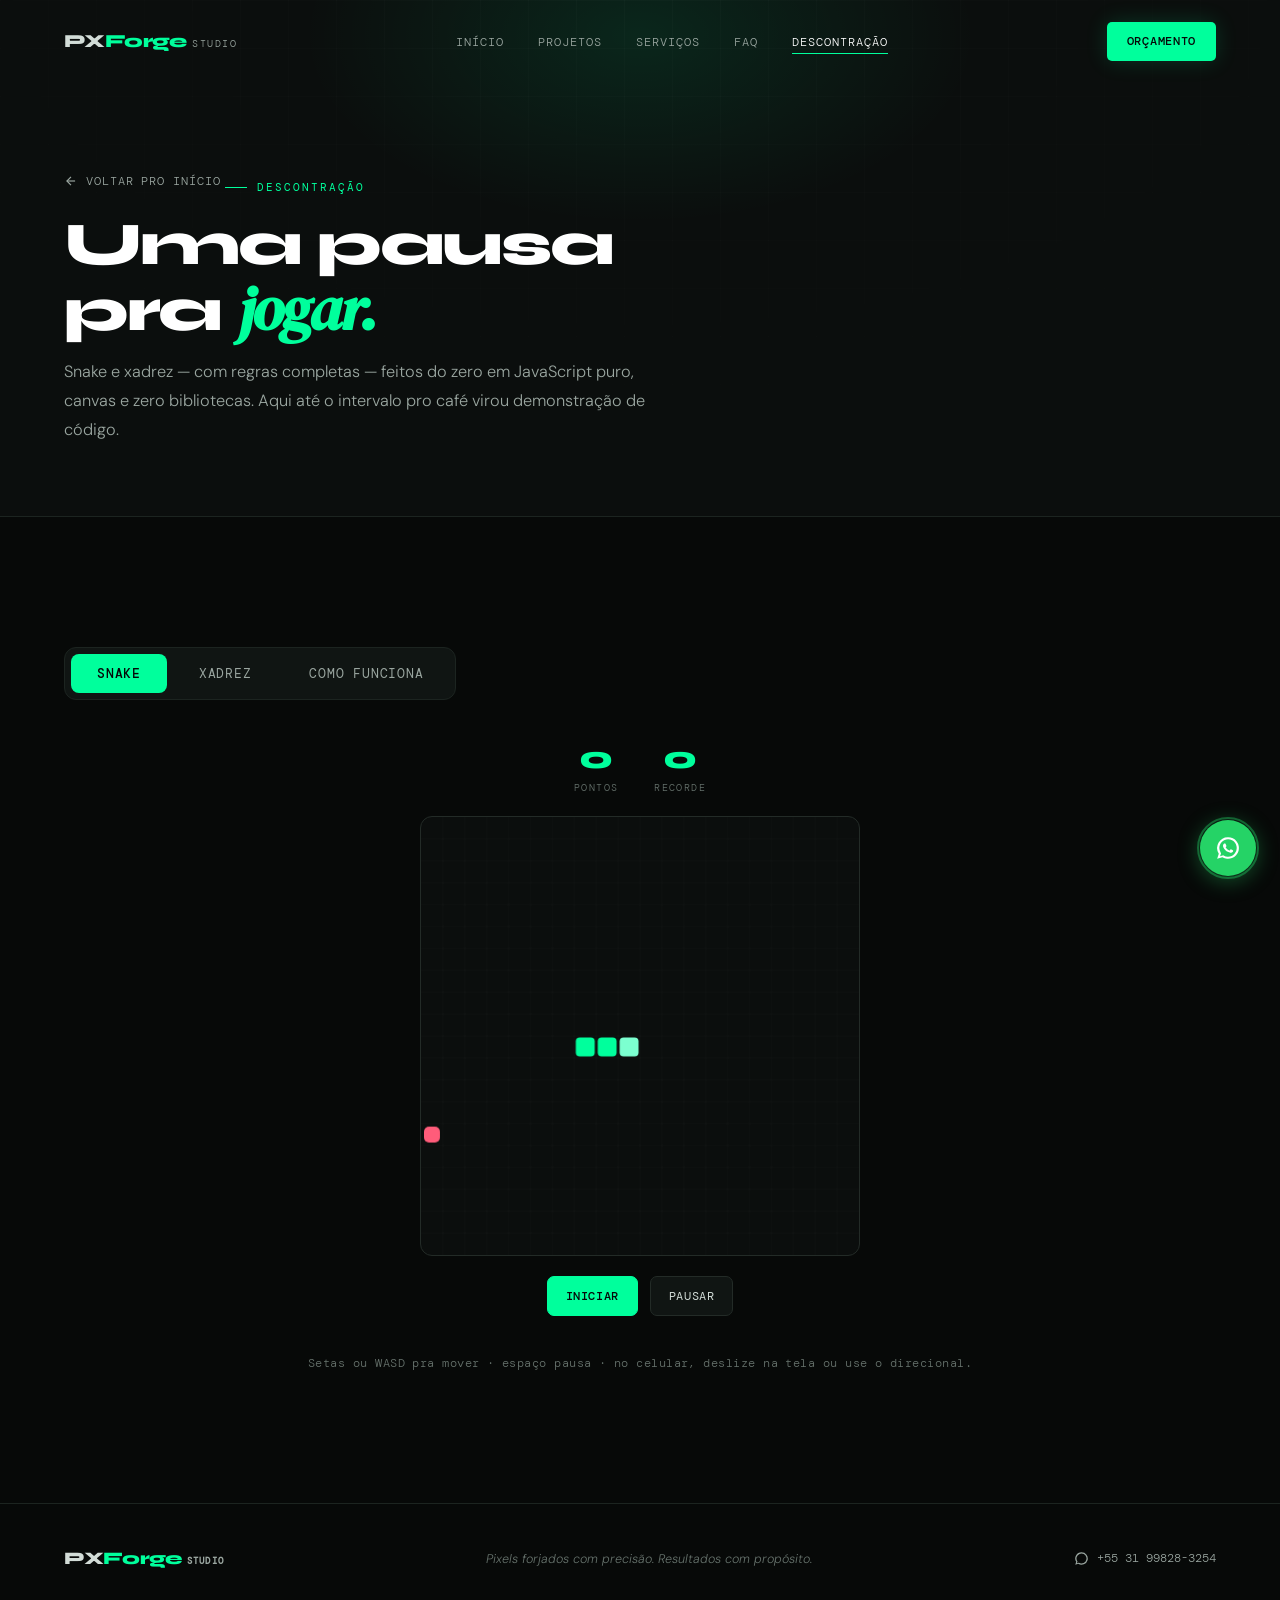
==== commit 46b3819e: "Add files via upload" ====
--- a/descontracao.html
+++ b/descontracao.html
@@ -201,6 +201,32 @@
 .cap-row .w{color:#FCFEFD;text-shadow:0 0 1px rgba(0,0,0,.4);}
 .cap-row .b{color:#0B0E0C;text-shadow:0 0 1px rgba(255,255,255,.5);}
 .chess-controls{display:flex;gap:10px;flex-wrap:wrap;}
+.chess-setup{display:flex;flex-direction:column;gap:12px;}
+.seg{display:inline-flex;background:var(--surface);border:1px solid var(--border);border-radius:9px;padding:4px;gap:4px;flex-wrap:wrap;}
+.seg[hidden]{display:none;}
+.seg-btn{font-family:var(--font-mono);font-size:.72rem;letter-spacing:.04em;color:var(--secondary);background:none;border:none;border-radius:6px;padding:8px 14px;cursor:pointer;transition:background .2s,color .2s;}
+.seg-btn:hover{color:var(--white-pure);}
+.seg-btn.active{background:var(--green);color:#060808;font-weight:500;}
+.dots{width:9px;height:9px;border-radius:50%;background:var(--green);box-shadow:0 0 8px var(--green);animation:blink 1.1s infinite;display:inline-block;}
+@keyframes blink{0%,100%{opacity:1;}50%{opacity:.25;}}
+
+/* ═══ EDUCATIVO (Como funciona) ═══ */
+.edu-grid{display:grid;grid-template-columns:repeat(2,1fr);gap:1px;background:var(--border);border:1px solid var(--border);border-radius:var(--radius);overflow:hidden;margin-top:42px;}
+.edu-card{background:var(--off-black);padding:34px 30px;}
+.edu-card .ec-tag{font-family:var(--font-mono);font-size:.66rem;letter-spacing:.14em;text-transform:uppercase;color:var(--green);margin-bottom:14px;display:inline-flex;align-items:center;gap:8px;}
+.edu-card .ec-tag::before{content:'';width:18px;height:1px;background:var(--green);}
+.edu-card h3{font-family:var(--font-display);font-weight:700;font-size:1.25rem;color:var(--white-pure);letter-spacing:-.01em;margin-bottom:12px;}
+.edu-card p{color:var(--secondary);font-size:.93rem;line-height:1.78;margin-bottom:12px;}
+.edu-card p:last-child{margin-bottom:0;}
+.edu-card code{font-family:var(--font-mono);font-size:.84em;color:var(--green-soft);background:var(--surface);padding:2px 7px;border-radius:5px;}
+.edu-card strong{color:var(--white);font-weight:500;}
+.edu-card.full{grid-column:span 2;}
+.edu-cta{margin-top:34px;display:flex;align-items:center;gap:18px;flex-wrap:wrap;padding:28px 30px;background:var(--surface);border:1px solid var(--green-border);border-radius:var(--radius);}
+.edu-cta p{flex:1;min-width:240px;color:var(--white);font-family:var(--font-display);font-weight:600;font-size:1.05rem;line-height:1.4;}
+@media(max-width:760px){
+  .edu-grid{grid-template-columns:1fr;}
+  .edu-card.full{grid-column:span 1;}
+}
 .chess-hint{font-family:var(--font-mono);font-size:.72rem;color:var(--subtle);line-height:1.7;}
 .promo{position:absolute;inset:0;display:none;align-items:center;justify-content:center;background:rgba(7,9,8,.72);backdrop-filter:blur(4px);z-index:10;border-radius:8px;}
 .promo.show{display:flex;}
@@ -302,6 +328,7 @@
     <div class="gtabs reveal" role="tablist" aria-label="Escolha o jogo">
       <button class="gtab active" role="tab" aria-selected="true" data-target="panel-snake">Snake</button>
       <button class="gtab" role="tab" aria-selected="false" data-target="panel-chess">Xadrez</button>
+      <button class="gtab" role="tab" aria-selected="false" data-target="panel-edu">Como funciona</button>
     </div>
 
     <!-- SNAKE -->
@@ -341,6 +368,21 @@
           <div class="promo" id="chess-promo"><div class="promo-box" id="promo-box"></div></div>
         </div>
         <div class="chess-side">
+          <div class="chess-setup">
+            <div class="seg" id="chess-mode" role="group" aria-label="Modo de jogo">
+              <button class="seg-btn active" data-mode="2p">2 jogadores</button>
+              <button class="seg-btn" data-mode="cpu">vs Computador</button>
+            </div>
+            <div class="seg cpu-only" id="chess-diff" role="group" aria-label="Dificuldade" hidden>
+              <button class="seg-btn" data-diff="1">Fácil</button>
+              <button class="seg-btn active" data-diff="2">Médio</button>
+              <button class="seg-btn" data-diff="3">Difícil</button>
+            </div>
+            <div class="seg cpu-only" id="chess-side-pick" role="group" aria-label="Sua cor" hidden>
+              <button class="seg-btn active" data-side="w">Você: Brancas</button>
+              <button class="seg-btn" data-side="b">Você: Pretas</button>
+            </div>
+          </div>
           <div class="chess-status" id="chess-status"></div>
           <div>
             <div class="cap-block">Capturadas pelas brancas</div>
@@ -357,6 +399,37 @@
           </div>
           <p class="chess-hint">Clique numa peça pra ver os lances (ponto = mover, anel = capturar). 2 jogadores no mesmo dispositivo. Regras completas: roque, en passant, promoção, xeque e xeque-mate.</p>
         </div>
+      </div>
+    </div>
+
+    <!-- COMO FUNCIONA -->
+    <div class="tab-panel game-shell" id="panel-edu" role="tabpanel">
+      <div class="edu-grid">
+        <div class="edu-card">
+          <span class="ec-tag">Snake</span>
+          <h3>Um loop, uma grade e colisões</h3>
+          <p>O tabuleiro é uma grade de 20×20. A cobra é só uma lista de coordenadas: a cada tick, a cabeça ganha uma célula na direção atual e a cauda some — a não ser que ela coma, quando a cauda fica e o corpo cresce.</p>
+          <p>O jogo acaba quando a cabeça bate na parede ou no próprio corpo. A cada poucas frutas o intervalo do loop diminui — é assim que a velocidade aumenta. Tudo desenhado num <code>&lt;canvas&gt;</code>, sem imagens.</p>
+        </div>
+        <div class="edu-card">
+          <span class="ec-tag">Xadrez · motor</span>
+          <h3>Gerar só os lances legais</h3>
+          <p>Cada peça gera seus lances "pseudo-legais". Depois, um filtro descarta qualquer jogada que deixaria o próprio rei em xeque — simulando o lance e checando se o rei fica atacado. É isso que faz xeque, roque e en passant saírem certos.</p>
+          <p>Pra ter <strong>certeza</strong> de que está correto, o motor foi testado com <code>perft</code>: contar todas as posições possíveis até certa profundidade e comparar com valores conhecidos. Bateu <code>20</code>, <code>400</code>, <code>8.902</code> e <code>197.281</code> — geração 100% fiel.</p>
+        </div>
+        <div class="edu-card full">
+          <span class="ec-tag">Xadrez · inteligência</span>
+          <h3>Como a máquina "pensa"</h3>
+          <p>A IA usa <strong>minimax com poda alfa-beta</strong>: ela simula os próximos lances montando uma árvore — eu jogo, você responde, eu respondo — e assume que cada lado joga o melhor possível. A poda alfa-beta corta os ramos que já se provaram piores, então ela enxerga mais fundo gastando menos cálculo.</p>
+          <p>Pra decidir o que é "bom", cada posição recebe uma nota: material (dama vale mais que peão) somado a <strong>tabelas de posição</strong> que premiam cavalo no centro, rei protegido, peão avançado. No Fácil ela enxerga 1 lance à frente; no Difícil, 3. Quanto mais fundo, mais forte — e um pouco mais lenta pra responder.</p>
+        </div>
+      </div>
+      <div class="edu-cta">
+        <p>Se dá pra construir um motor de xadrez com IA por diversão, imagina no seu projeto.</p>
+        <a href="https://wa.me/5531998283254" class="btn-wpp" target="_blank" rel="noopener">
+          <svg viewBox="0 0 24 24"><path d="M12 2a10 10 0 00-8.5 15.3L2 22l4.8-1.5A10 10 0 1012 2z"/></svg>
+          Falar com a PX
+        </a>
       </div>
     </div>
   </div>
@@ -689,7 +762,54 @@
   }
   function genLegal(s){ var col=s.turn; return genPseudo(s).filter(function(m){ return !inCheck(makeMove(s,m),col); }); }
   function status(s){ var legal=genLegal(s), chk=inCheck(s,s.turn); if(legal.length===0)return chk?'checkmate':'stalemate'; return chk?'check':'normal'; }
-  return { initialState:initialState, genLegal:genLegal, makeMove:makeMove, status:status, inCheck:inCheck, kingSq:kingSq };
+
+  /* ── IA: avaliação (material + piece-square tables) + minimax alfa-beta ── */
+  var VAL={p:100,n:320,b:330,r:500,q:900,k:20000}, MATE=1000000;
+  var PST={
+    p:[[0,0,0,0,0,0,0,0],[50,50,50,50,50,50,50,50],[10,10,20,30,30,20,10,10],[5,5,10,25,25,10,5,5],[0,0,0,20,20,0,0,0],[5,-5,-10,0,0,-10,-5,5],[5,10,10,-20,-20,10,10,5],[0,0,0,0,0,0,0,0]],
+    n:[[-50,-40,-30,-30,-30,-30,-40,-50],[-40,-20,0,0,0,0,-20,-40],[-30,0,10,15,15,10,0,-30],[-30,5,15,20,20,15,5,-30],[-30,0,15,20,20,15,0,-30],[-30,5,10,15,15,10,5,-30],[-40,-20,0,5,5,0,-20,-40],[-50,-40,-30,-30,-30,-30,-40,-50]],
+    b:[[-20,-10,-10,-10,-10,-10,-10,-20],[-10,0,0,0,0,0,0,-10],[-10,0,5,10,10,5,0,-10],[-10,5,5,10,10,5,5,-10],[-10,0,10,10,10,10,0,-10],[-10,10,10,10,10,10,10,-10],[-10,5,0,0,0,0,5,-10],[-20,-10,-10,-10,-10,-10,-10,-20]],
+    r:[[0,0,0,0,0,0,0,0],[5,10,10,10,10,10,10,5],[-5,0,0,0,0,0,0,-5],[-5,0,0,0,0,0,0,-5],[-5,0,0,0,0,0,0,-5],[-5,0,0,0,0,0,0,-5],[-5,0,0,0,0,0,0,-5],[0,0,0,5,5,0,0,0]],
+    q:[[-20,-10,-10,-5,-5,-10,-10,-20],[-10,0,0,0,0,0,0,-10],[-10,0,5,5,5,5,0,-10],[-5,0,5,5,5,5,0,-5],[0,0,5,5,5,5,0,-5],[-10,5,5,5,5,5,0,-10],[-10,0,5,0,0,0,0,-10],[-20,-10,-10,-5,-5,-10,-10,-20]],
+    k:[[-30,-40,-40,-50,-50,-40,-40,-30],[-30,-40,-40,-50,-50,-40,-40,-30],[-30,-40,-40,-50,-50,-40,-40,-30],[-30,-40,-40,-50,-50,-40,-40,-30],[-20,-30,-30,-40,-40,-30,-30,-20],[-10,-20,-20,-20,-20,-20,-20,-10],[20,20,0,0,0,0,20,20],[20,30,10,0,0,10,30,20]]
+  };
+  function evaluate(s){
+    var score=0;
+    for(var r=0;r<8;r++)for(var c=0;c<8;c++){
+      var p=s.board[r][c]; if(!p)continue; var t=p[1];
+      if(p[0]==='w') score += VAL[t] + PST[t][r][c];
+      else           score -= VAL[t] + PST[t][7-r][c];
+    }
+    return score;
+  }
+  function capVal(s,m){ if(m.ep)return VAL.p; var p=s.board[m.to[0]][m.to[1]]; return p?VAL[p[1]]:0; }
+  function ordered(s,moves){ return moves.slice().sort(function(a,b){ return capVal(s,b)-capVal(s,a); }); }
+  function search(s,depth,alpha,beta){
+    var moves=genLegal(s);
+    if(moves.length===0) return inCheck(s,s.turn) ? (s.turn==='w'?-MATE+ (10-depth) : MATE-(10-depth)) : 0;
+    if(depth===0) return evaluate(s);
+    moves=ordered(s,moves);
+    var i,v;
+    if(s.turn==='w'){ var best=-Infinity;
+      for(i=0;i<moves.length;i++){ v=search(makeMove(s,moves[i]),depth-1,alpha,beta); if(v>best)best=v; if(best>alpha)alpha=best; if(alpha>=beta)break; }
+      return best;
+    } else { var bst=Infinity;
+      for(i=0;i<moves.length;i++){ v=search(makeMove(s,moves[i]),depth-1,alpha,beta); if(v<bst)bst=v; if(bst<beta)beta=bst; if(beta<=alpha)break; }
+      return bst;
+    }
+  }
+  function bestMove(s,depth){
+    var moves=ordered(s,genLegal(s)); if(!moves.length)return null;
+    var max = s.turn==='w';
+    var bestVal = max?-Infinity:Infinity, cand=[];
+    for(var i=0;i<moves.length;i++){
+      var v=search(makeMove(s,moves[i]),depth-1,-Infinity,Infinity);
+      if(max ? v>bestVal : v<bestVal){ bestVal=v; cand=[moves[i]]; }
+      else if(v===bestVal){ cand.push(moves[i]); }
+    }
+    return cand[(Math.random()*cand.length)|0]; // variedade entre lances de igual valor
+  }
+  return { initialState:initialState, genLegal:genLegal, makeMove:makeMove, status:status, inCheck:inCheck, kingSq:kingSq, bestMove:bestMove };
 })();
 
 /* chess UI */
@@ -705,13 +825,31 @@
   var GLYPH = {k:'\u265A',q:'\u265B',r:'\u265C',b:'\u265D',n:'\u265E',p:'\u265F'};
 
   var state, selected, legal, history, flipped, pending;
+  var mode='2p', aiDepth=2, humanColor='w', thinking=false;
+
+  function maybeAiTurn(){
+    if(mode!=='cpu' || thinking) return;
+    if(state.turn===humanColor) return;
+    var st=Engine.status(state);
+    if(st==='checkmate'||st==='stalemate') return;
+    thinking=true;
+    statusEl.className='chess-status';
+    statusEl.innerHTML='<span class="dots"></span>Computador pensando…';
+    setTimeout(function(){
+      var m=Engine.bestMove(state, aiDepth);
+      thinking=false;
+      if(m) applyMove(m); else updateStatus();
+    }, 260);
+  }
 
   function reset(){
     state = Engine.initialState();
-    selected = null; legal = []; history = []; flipped = false; pending = null;
+    selected=null; legal=[]; history=[]; pending=null; thinking=false;
+    flipped = (mode==='cpu' && humanColor==='b');
     if(capWEl) capWEl.innerHTML=''; if(capBEl) capBEl.innerHTML='';
     if(promoEl) promoEl.classList.remove('show');
     render(); updateStatus();
+    maybeAiTurn();
   }
   // build 64 squares once
   var cells = [];
@@ -760,7 +898,8 @@
   }
 
   function onClick(e){
-    if(pending) return;
+    if(pending || thinking) return;
+    if(mode==='cpu' && state.turn!==humanColor) return;
     var i=+e.currentTarget.dataset.i, rc=indexToRC(i), r=rc[0], c=rc[1];
     var st=Engine.status(state);
     if(st==='checkmate'||st==='stalemate') return;
@@ -801,6 +940,7 @@
     state = Engine.makeMove(state, move);
     selected=null; legal=[];
     render(); updateStatus();
+    maybeAiTurn();
   }
 
   function askPromo(move){
@@ -845,8 +985,38 @@
     if(last.cap){ var holder = state.turn==='w' ? capWEl : capBEl; if(holder && holder.lastChild) holder.removeChild(holder.lastChild); }
     selected=null; legal=[]; render(); updateStatus();
   });
+  function undoOne(){
+    if(!history.length) return false;
+    var last=history.pop(); state=last.state;
+    if(last.cap){ var holder = state.turn==='w' ? capWEl : capBEl; if(holder && holder.lastChild) holder.removeChild(holder.lastChild); }
+    return true;
+  }
+  var undoBtn=document.getElementById('chess-undo');
+  if(undoBtn) undoBtn.addEventListener('click', function(){
+    if(pending){ promoEl.classList.remove('show'); pending=null; }
+    if(thinking || !history.length) return;
+    do { if(!undoOne()) break; } while(mode==='cpu' && state.turn!==humanColor && history.length);
+    selected=null; legal=[]; render(); updateStatus();
+    maybeAiTurn();
+  });
   var flipBtn=document.getElementById('chess-flip');
   if(flipBtn) flipBtn.addEventListener('click', function(){ flipped=!flipped; render(); });
+
+  // setup: modo / dificuldade / cor
+  var cpuGroups = document.querySelectorAll('.cpu-only');
+  function setActive(group, el){ group.querySelectorAll('.seg-btn').forEach(function(b){ b.classList.remove('active'); }); el.classList.add('active'); }
+  var modeGroup=document.getElementById('chess-mode');
+  if(modeGroup) modeGroup.querySelectorAll('.seg-btn').forEach(function(b){
+    b.addEventListener('click', function(){ mode=b.dataset.mode; setActive(modeGroup,b); cpuGroups.forEach(function(g){ g.hidden=(mode!=='cpu'); }); reset(); });
+  });
+  var diffGroup=document.getElementById('chess-diff');
+  if(diffGroup) diffGroup.querySelectorAll('.seg-btn').forEach(function(b){
+    b.addEventListener('click', function(){ aiDepth=+b.dataset.diff; setActive(diffGroup,b); });
+  });
+  var sideGroup=document.getElementById('chess-side-pick');
+  if(sideGroup) sideGroup.querySelectorAll('.seg-btn').forEach(function(b){
+    b.addEventListener('click', function(){ humanColor=b.dataset.side; setActive(sideGroup,b); reset(); });
+  });
 
   reset();
 })();
